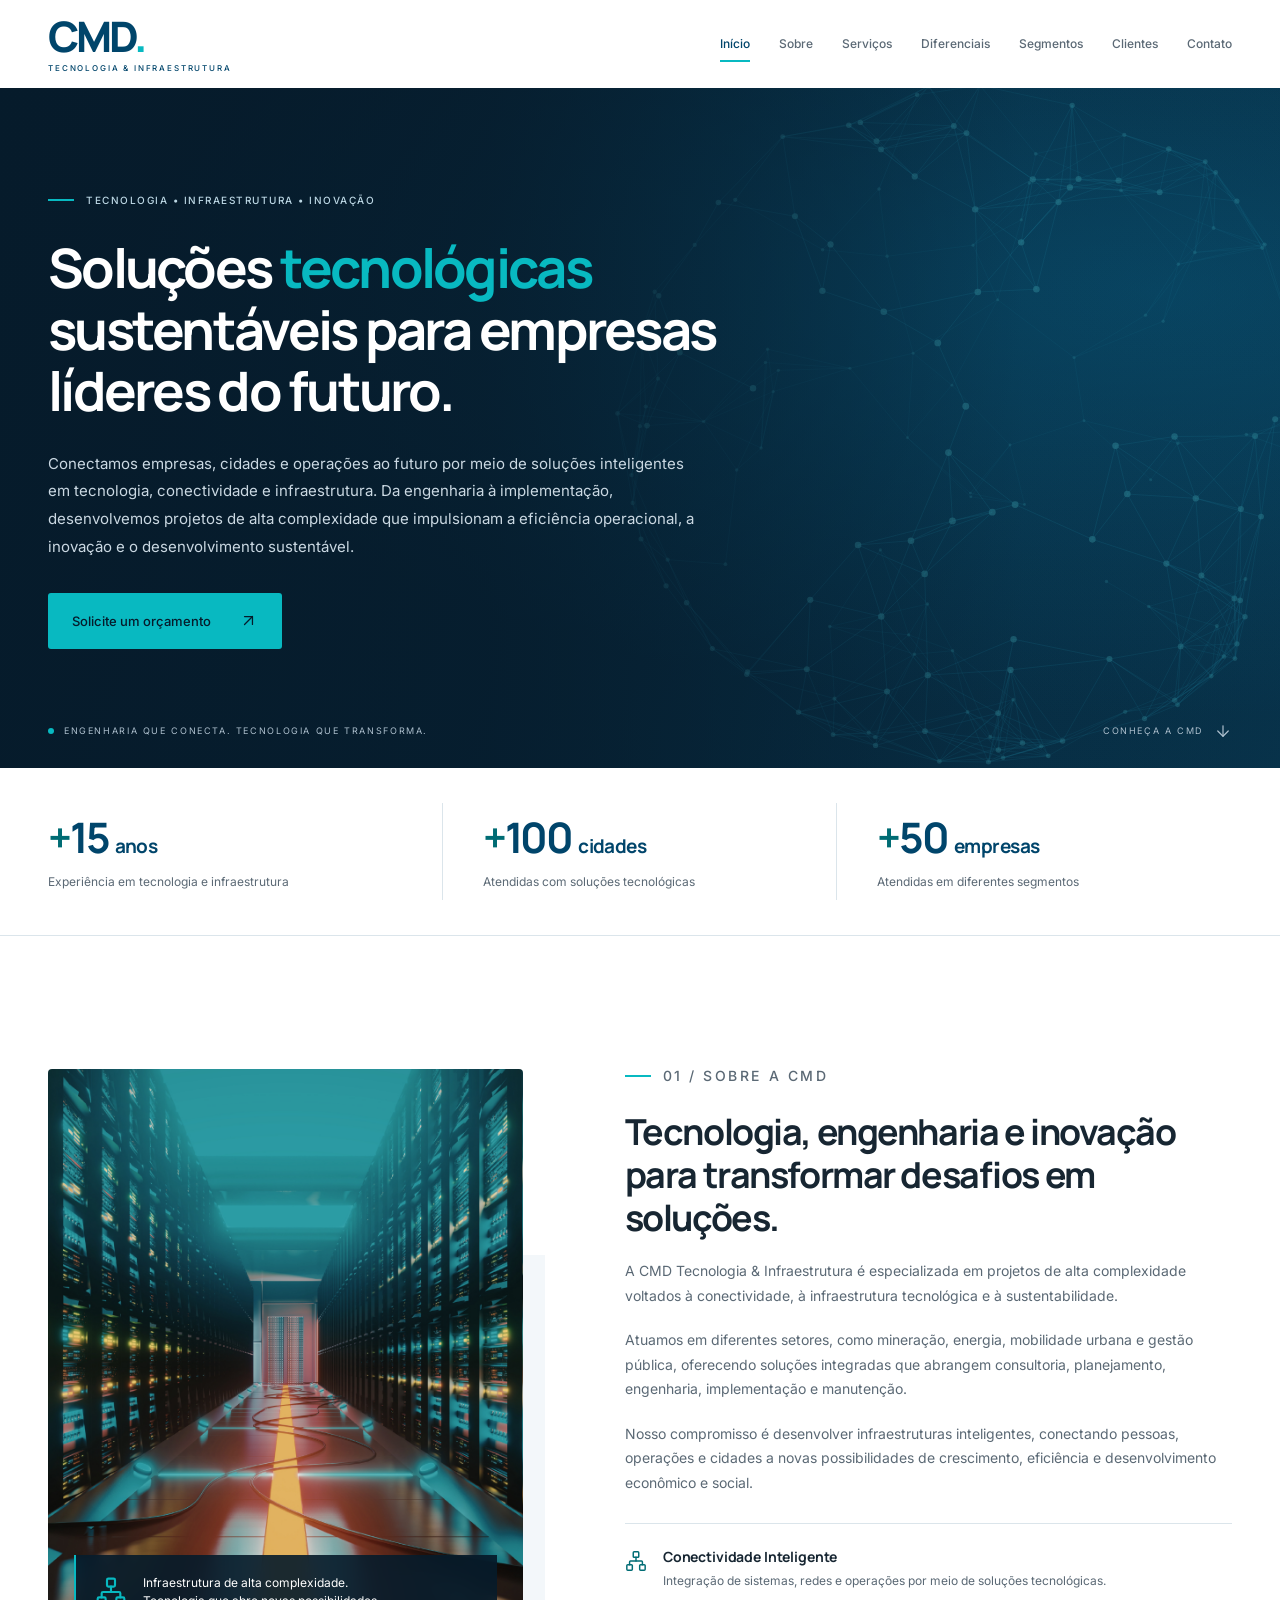
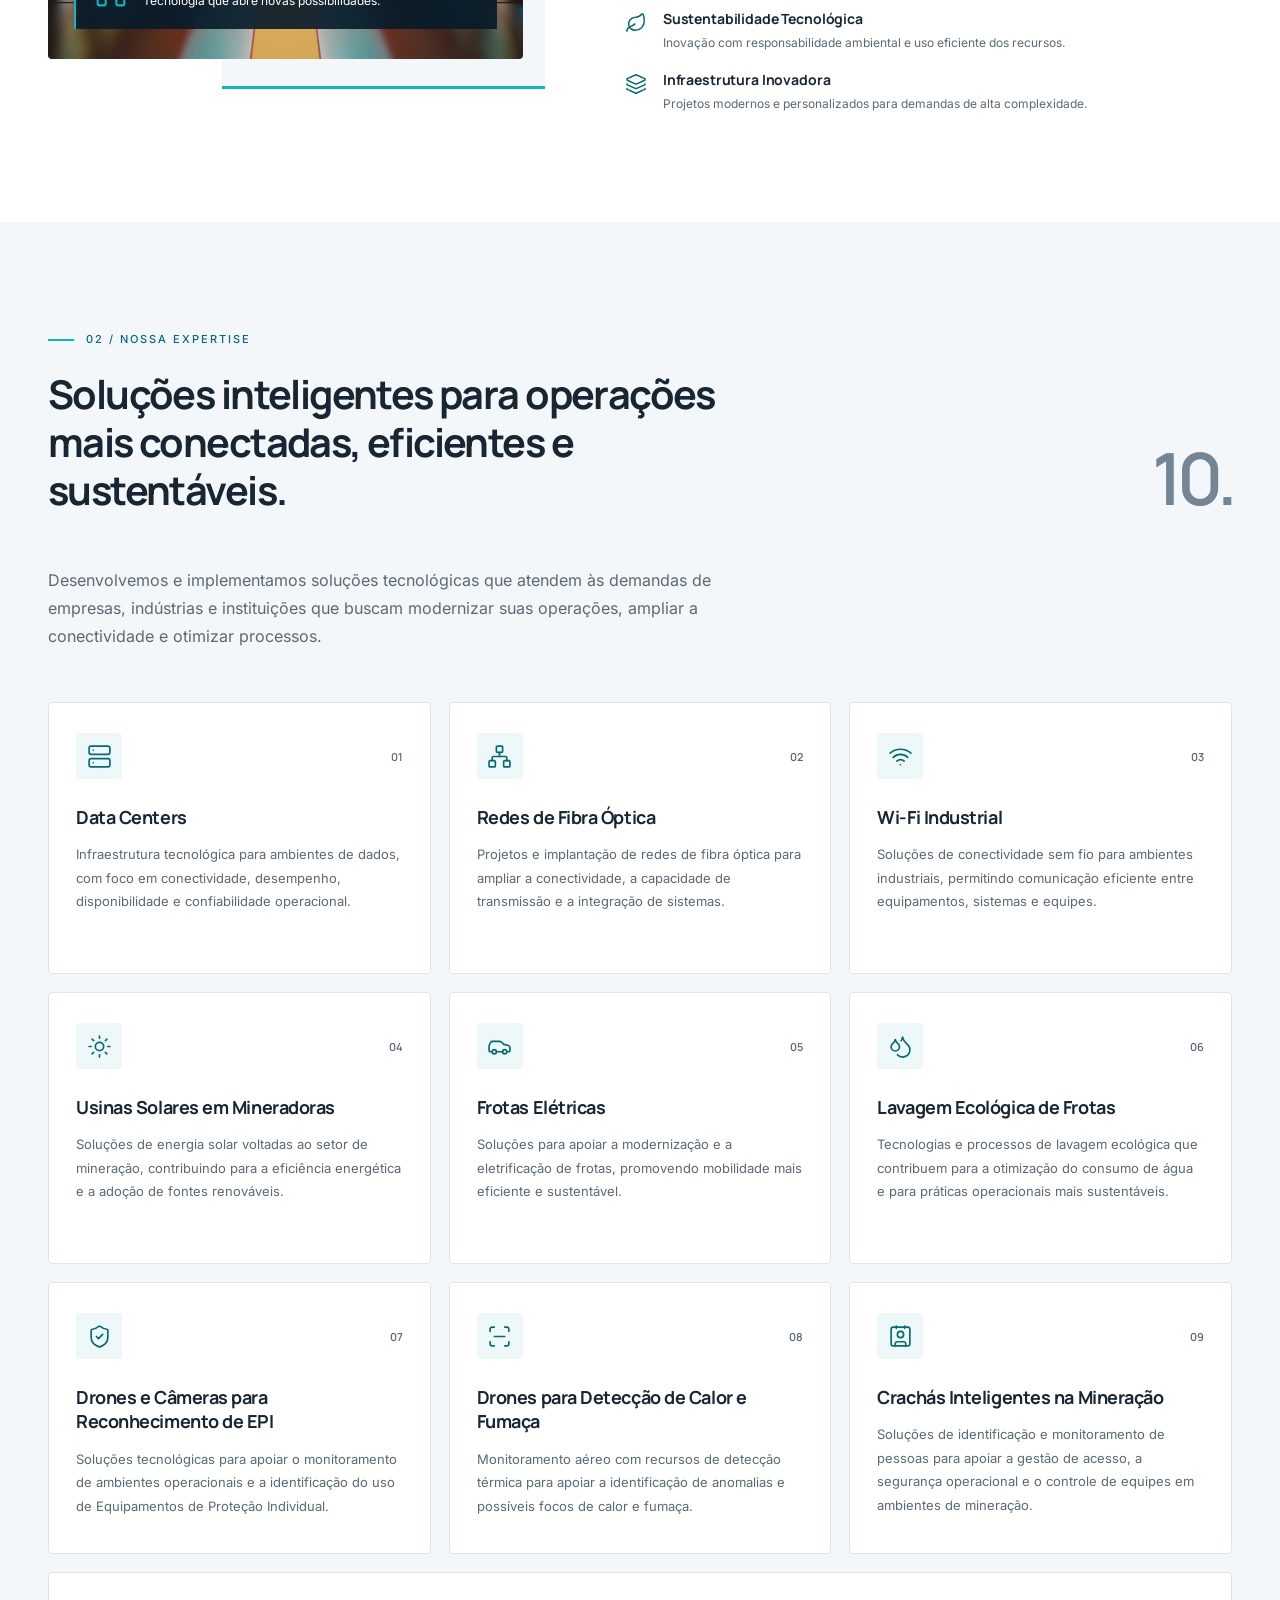
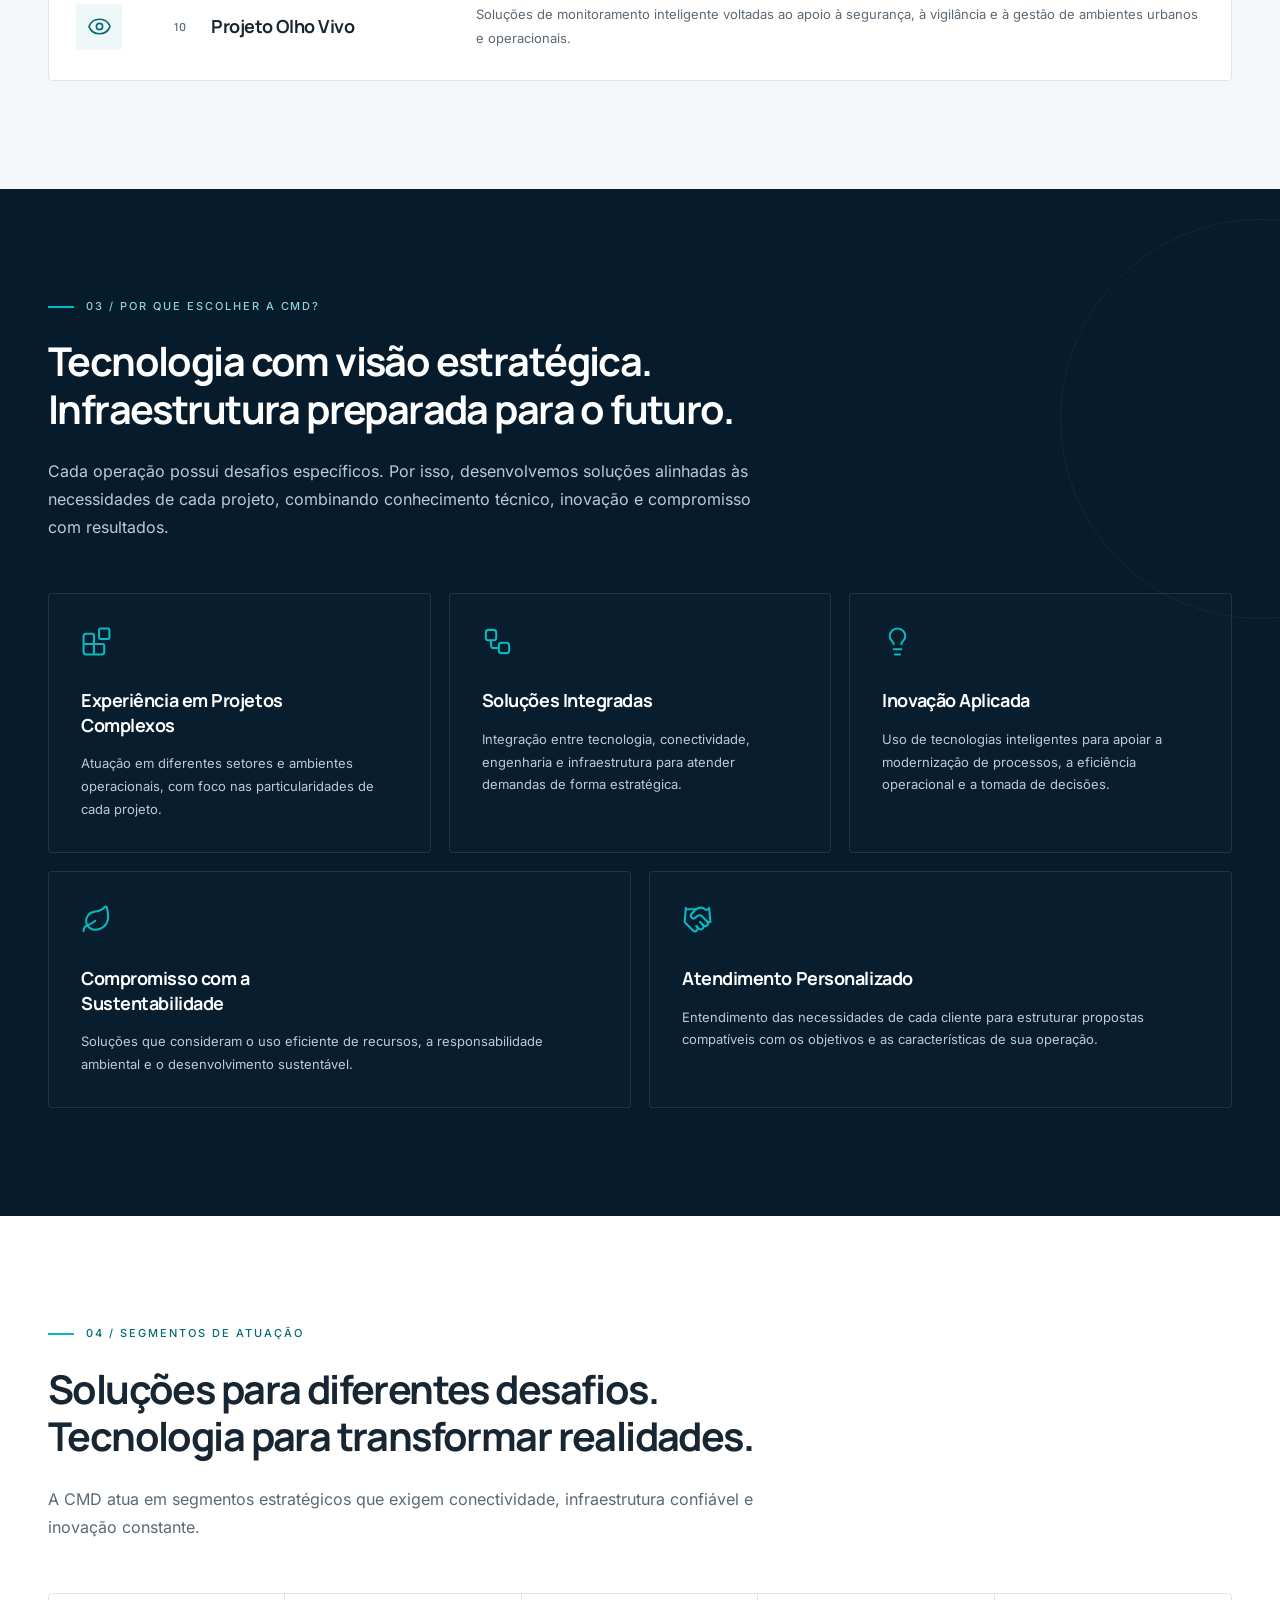
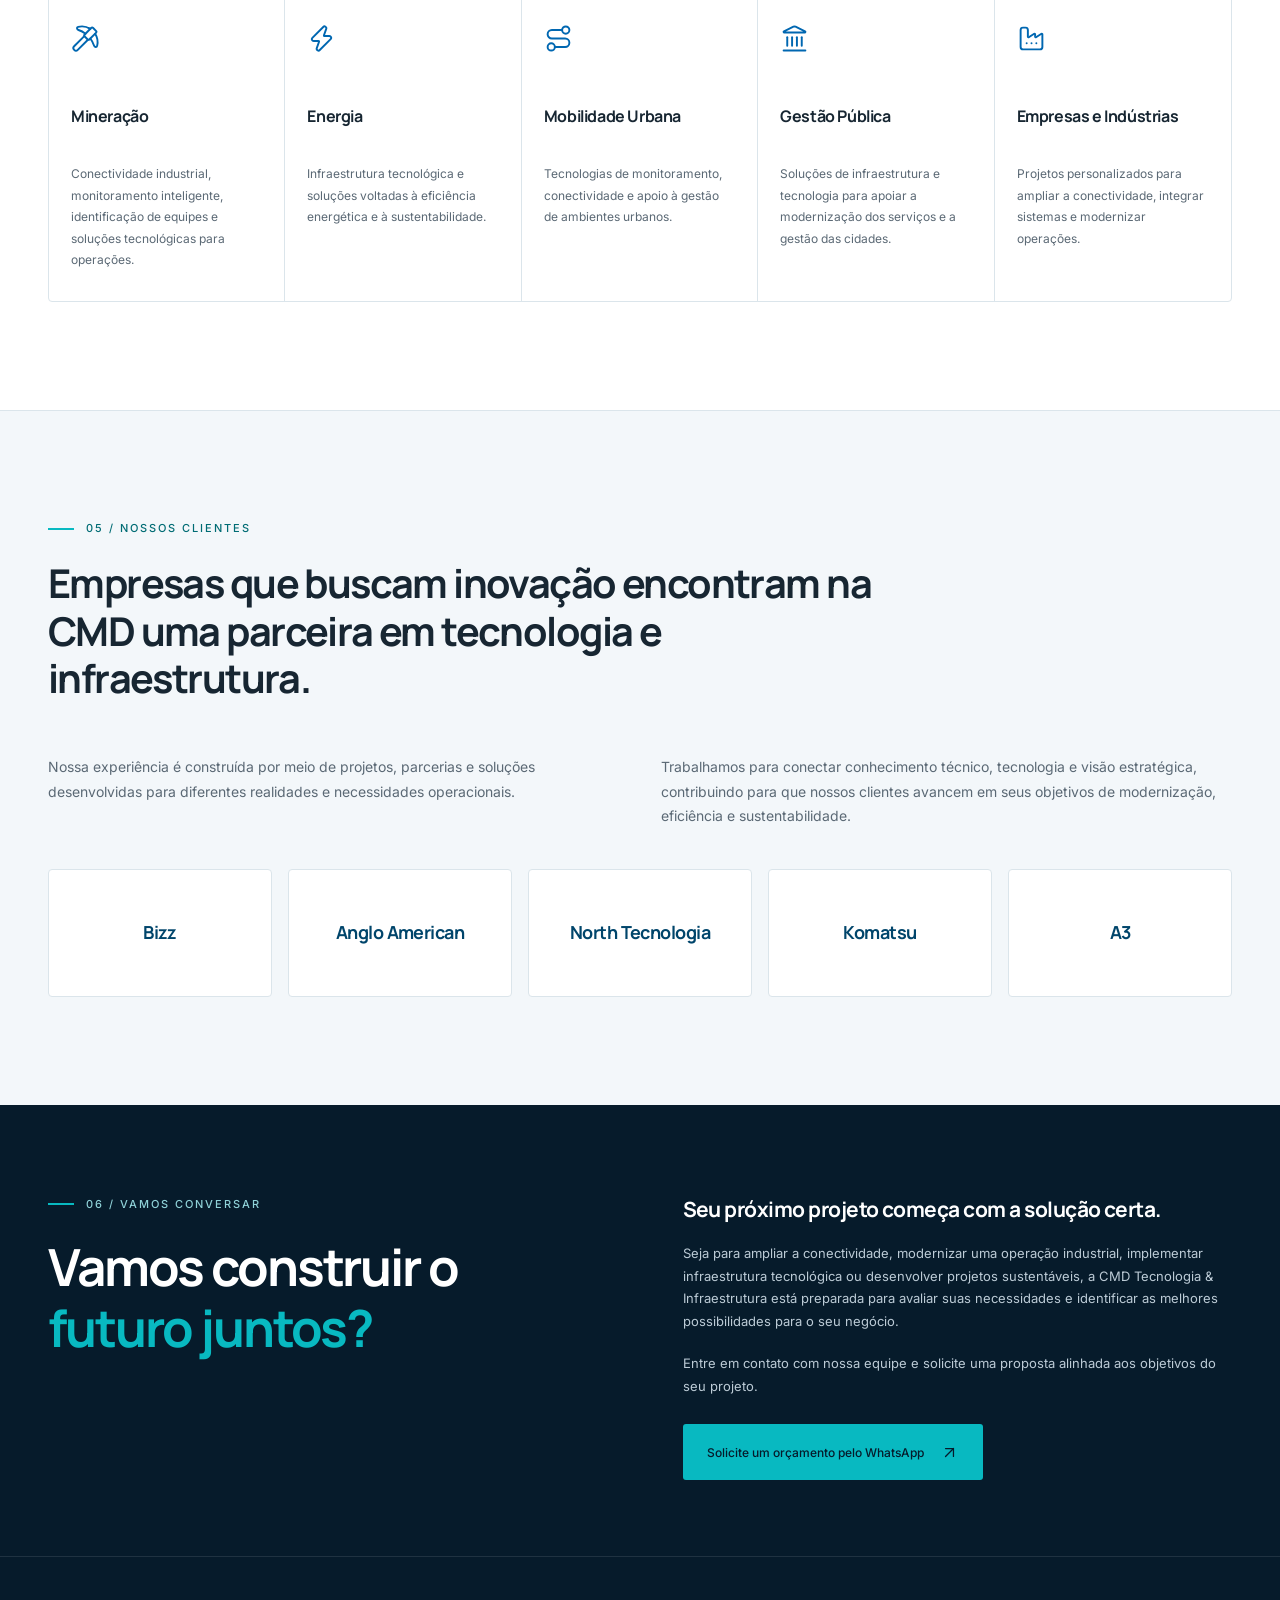
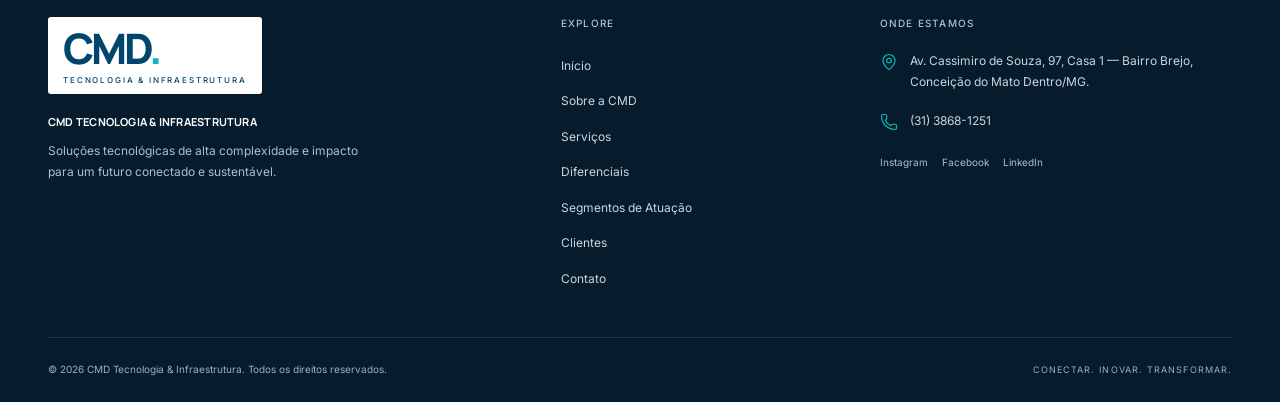
==== index.html @ 0ab5f5c3 "Add CMD institutional website prototype" ====
<!DOCTYPE html>
<html lang="pt-BR">
<head>
  <meta charset="UTF-8">
  <meta name="viewport" content="width=device-width, initial-scale=1">
  <meta name="theme-color" content="#061B2B">
  <title>CMD Tecnologia &amp; Infraestrutura | Conectividade, Inovação e Sustentabilidade</title>
  <meta name="description" content="A CMD Tecnologia &amp; Infraestrutura oferece soluções em data centers, fibra óptica, Wi-Fi industrial, monitoramento inteligente e projetos sustentáveis para empresas e cidades.">
  <meta name="keywords" content="CMD Tecnologia e Infraestrutura, infraestrutura tecnológica, redes de fibra óptica, data centers, Wi-Fi industrial, tecnologia para mineração, conectividade industrial, engenharia de telecomunicações, soluções tecnológicas sustentáveis, infraestrutura inteligente, tecnologia em Conceição do Mato Dentro, soluções de monitoramento inteligente">
  <meta property="og:type" content="website">
  <meta property="og:locale" content="pt_BR">
  <meta property="og:title" content="CMD Tecnologia &amp; Infraestrutura">
  <meta property="og:description" content="Conectividade, engenharia e inovação para um futuro mais eficiente e sustentável.">
  <link rel="icon" href="data:,">
  <link rel="preload" href="assets/fonts/manrope-latin-700-normal.woff2" as="font" type="font/woff2" crossorigin>
  <link rel="preload" href="assets/fonts/inter-latin-400-normal.woff2" as="font" type="font/woff2" crossorigin>
  <link rel="stylesheet" href="style.css">
  <script type="application/ld+json">{"@context": "https://schema.org", "@type": "Organization", "name": "CMD Tecnologia & Infraestrutura", "description": "Soluções tecnológicas de alta complexidade e impacto para um futuro conectado e sustentável.", "telephone": "+55-31-3868-1251", "address": {"@type": "PostalAddress", "streetAddress": "Av. Cassimiro de Souza, 97, Casa 1 — Bairro Brejo", "addressLocality": "Conceição do Mato Dentro", "addressRegion": "MG", "addressCountry": "BR"}}</script>
  <script src="script.js" defer></script>
</head>
<body>
<svg xmlns="http://www.w3.org/2000/svg" width="0" height="0" aria-hidden="true" style="position:absolute;overflow:hidden"><symbol id="icon-arrow-down" viewBox="0 0 24 24">
  <path d="M12 5v14" />
  <path d="m19 12-7 7-7-7" />
</symbol><symbol id="icon-arrow-up" viewBox="0 0 24 24">
  <path d="m5 12 7-7 7 7" />
  <path d="M12 19V5" />
</symbol><symbol id="icon-arrow-up-right" viewBox="0 0 24 24">
  <path d="M7 7h10v10" />
  <path d="M7 17 17 7" />
</symbol><symbol id="icon-blocks" viewBox="0 0 24 24">
  <path d="M10 22V7a1 1 0 0 0-1-1H4a2 2 0 0 0-2 2v12a2 2 0 0 0 2 2h12a2 2 0 0 0 2-2v-5a1 1 0 0 0-1-1H2" />
  <rect x="14" y="2" width="8" height="8" rx="1" />
</symbol><symbol id="icon-car" viewBox="0 0 24 24">
  <path d="M19 17h2c.6 0 1-.4 1-1v-3c0-.9-.7-1.7-1.5-1.9C18.7 10.6 16 10 16 10s-1.3-1.4-2.2-2.3c-.5-.4-1.1-.7-1.8-.7H5c-.6 0-1.1.4-1.4.9l-1.4 2.9A3.7 3.7 0 0 0 2 12v4c0 .6.4 1 1 1h2" />
  <circle cx="7" cy="17" r="2" />
  <path d="M9 17h6" />
  <circle cx="17" cy="17" r="2" />
</symbol><symbol id="icon-contact" viewBox="0 0 24 24">
  <path d="M16 2v2" />
  <path d="M7 21v-2a2 2 0 012-2h6a2 2 0 012 2v2" />
  <path d="M8 2v2" />
  <circle cx="12" cy="10" r="3" />
  <rect x="3" y="3" width="18" height="18" rx="2" />
</symbol><symbol id="icon-droplets" viewBox="0 0 24 24">
  <path d="M7 16.3c2.2 0 4-1.83 4-4.05 0-1.16-.57-2.26-1.71-3.19S7.29 6.75 7 5.3c-.29 1.45-1.14 2.84-2.29 3.76S3 11.1 3 12.25c0 2.22 1.8 4.05 4 4.05z" />
  <path d="M12.56 6.6A10.97 10.97 0 0 0 14 3.02c.5 2.5 2 4.9 4 6.5s3 3.5 3 5.5a6.98 6.98 0 0 1-11.91 4.97" />
</symbol><symbol id="icon-eye" viewBox="0 0 24 24">
  <path d="M2.062 12.348a1 1 0 0 1 0-.696 10.75 10.75 0 0 1 19.876 0 1 1 0 0 1 0 .696 10.75 10.75 0 0 1-19.876 0" />
  <circle cx="12" cy="12" r="3" />
</symbol><symbol id="icon-factory" viewBox="0 0 24 24">
  <path d="M12 16h.01" />
  <path d="M16 16h.01" />
  <path d="M3 19a2 2 0 0 0 2 2h14a2 2 0 0 0 2-2V8.5a.5.5 0 0 0-.769-.422l-4.462 2.844A.5.5 0 0 1 15 10.5v-2a.5.5 0 0 0-.769-.422L9.77 10.922A.5.5 0 0 1 9 10.5V5a2 2 0 0 0-2-2H5a2 2 0 0 0-2 2z" />
  <path d="M8 16h.01" />
</symbol><symbol id="icon-handshake" viewBox="0 0 24 24">
  <path d="m11 17 2 2a1 1 0 1 0 3-3" />
  <path d="m14 14 2.5 2.5a1 1 0 1 0 3-3l-3.88-3.88a3 3 0 0 0-4.24 0l-.88.88a1 1 0 1 1-3-3l2.81-2.81a5.79 5.79 0 0 1 7.06-.87l.47.28a2 2 0 0 0 1.42.25L21 4" />
  <path d="m21 3 1 11h-2" />
  <path d="M3 3 2 14l6.5 6.5a1 1 0 1 0 3-3" />
  <path d="M3 4h8" />
</symbol><symbol id="icon-landmark" viewBox="0 0 24 24">
  <path d="M10 18v-7" />
  <path d="M11.119 2.205a2 2 0 0 1 1.762 0l7.84 3.846A.5.5 0 0 1 20.5 7h-17a.5.5 0 0 1-.22-.949z" />
  <path d="M14 18v-7" />
  <path d="M18 18v-7" />
  <path d="M3 22h18" />
  <path d="M6 18v-7" />
</symbol><symbol id="icon-layers" viewBox="0 0 24 24">
  <path d="M12.83 2.18a2 2 0 0 0-1.66 0L2.6 6.08a1 1 0 0 0 0 1.83l8.58 3.91a2 2 0 0 0 1.66 0l8.58-3.9a1 1 0 0 0 0-1.83z" />
  <path d="M2 12a1 1 0 0 0 .58.91l8.6 3.91a2 2 0 0 0 1.65 0l8.58-3.9A1 1 0 0 0 22 12" />
  <path d="M2 17a1 1 0 0 0 .58.91l8.6 3.91a2 2 0 0 0 1.65 0l8.58-3.9A1 1 0 0 0 22 17" />
</symbol><symbol id="icon-leaf" viewBox="0 0 24 24">
  <path d="M11 20a10 10 0 0010-10 25.9 25.9 0 00-1.04-7.281 1 1 0 00-1.755-.325C15.833 5.5 13 5.5 9.8 6.1A7 7 0 0011 20" />
  <path d="M2 21a5 5 0 012.911-4.544C7.613 15.212 8.351 15.24 11 13" />
</symbol><symbol id="icon-lightbulb" viewBox="0 0 24 24">
  <path d="M15 14c.2-1 .7-1.7 1.5-2.5 1-.9 1.5-2.2 1.5-3.5A6 6 0 0 0 6 8c0 1 .2 2.2 1.5 3.5.7.7 1.3 1.5 1.5 2.5" />
  <path d="M9 18h6" />
  <path d="M10 22h4" />
</symbol><symbol id="icon-map-pin" viewBox="0 0 24 24">
  <path d="M20 10c0 4.993-5.539 10.193-7.399 11.799a1 1 0 0 1-1.202 0C9.539 20.193 4 14.993 4 10a8 8 0 0 1 16 0" />
  <circle cx="12" cy="10" r="3" />
</symbol><symbol id="icon-network" viewBox="0 0 24 24">
  <rect x="16" y="16" width="6" height="6" rx="1" />
  <rect x="2" y="16" width="6" height="6" rx="1" />
  <rect x="9" y="2" width="6" height="6" rx="1" />
  <path d="M5 16v-3a1 1 0 0 1 1-1h12a1 1 0 0 1 1 1v3" />
  <path d="M12 12V8" />
</symbol><symbol id="icon-phone" viewBox="0 0 24 24">
  <path d="M13.832 16.568a1 1 0 0 0 1.213-.303l.355-.465A2 2 0 0 1 17 15h3a2 2 0 0 1 2 2v3a2 2 0 0 1-2 2A18 18 0 0 1 2 4a2 2 0 0 1 2-2h3a2 2 0 0 1 2 2v3a2 2 0 0 1-.8 1.6l-.468.351a1 1 0 0 0-.292 1.233 14 14 0 0 0 6.392 6.384" />
</symbol><symbol id="icon-pickaxe" viewBox="0 0 24 24">
  <path d="m14 13-8.381 8.38a1 1 0 0 1-3.001-3L11 9.999" />
  <path d="M15.973 4.027A13 13 0 0 0 5.902 2.373c-1.398.342-1.092 2.158.277 2.601a19.9 19.9 0 0 1 5.822 3.024" />
  <path d="M16.001 11.999a19.9 19.9 0 0 1 3.024 5.824c.444 1.369 2.26 1.676 2.603.278A13 13 0 0 0 20 8.069" />
  <path d="M18.352 3.352a1.205 1.205 0 0 0-1.704 0l-5.296 5.296a1.205 1.205 0 0 0 0 1.704l2.296 2.296a1.205 1.205 0 0 0 1.704 0l5.296-5.296a1.205 1.205 0 0 0 0-1.704z" />
</symbol><symbol id="icon-route" viewBox="0 0 24 24">
  <circle cx="6" cy="19" r="3" />
  <path d="M9 19h8.5a3.5 3.5 0 0 0 0-7h-11a3.5 3.5 0 0 1 0-7H15" />
  <circle cx="18" cy="5" r="3" />
</symbol><symbol id="icon-scan-line" viewBox="0 0 24 24">
  <path d="M3 7V5a2 2 0 0 1 2-2h2" />
  <path d="M17 3h2a2 2 0 0 1 2 2v2" />
  <path d="M21 17v2a2 2 0 0 1-2 2h-2" />
  <path d="M7 21H5a2 2 0 0 1-2-2v-2" />
  <path d="M7 12h10" />
</symbol><symbol id="icon-server" viewBox="0 0 24 24">
  <rect width="20" height="8" x="2" y="2" rx="2" ry="2" />
  <rect width="20" height="8" x="2" y="14" rx="2" ry="2" />
  <line x1="6" x2="6.01" y1="6" y2="6" />
  <line x1="6" x2="6.01" y1="18" y2="18" />
</symbol><symbol id="icon-shield-check" viewBox="0 0 24 24">
  <path d="M20 13c0 5-3.5 7.5-7.66 8.95a1 1 0 0 1-.67-.01C7.5 20.5 4 18 4 13V6a1 1 0 0 1 1-1c2 0 4.5-1.2 6.24-2.72a1.17 1.17 0 0 1 1.52 0C14.51 3.81 17 5 19 5a1 1 0 0 1 1 1z" />
  <path d="m9 12 2 2 4-4" />
</symbol><symbol id="icon-sun" viewBox="0 0 24 24">
  <circle cx="12" cy="12" r="4" />
  <path d="M12 2v2" />
  <path d="M12 20v2" />
  <path d="m4.93 4.93 1.41 1.41" />
  <path d="m17.66 17.66 1.41 1.41" />
  <path d="M2 12h2" />
  <path d="M20 12h2" />
  <path d="m6.34 17.66-1.41 1.41" />
  <path d="m19.07 4.93-1.41 1.41" />
</symbol><symbol id="icon-wifi" viewBox="0 0 24 24">
  <path d="M12 20h.01" />
  <path d="M2 8.82a15 15 0 0 1 20 0" />
  <path d="M5 12.859a10 10 0 0 1 14 0" />
  <path d="M8.5 16.429a5 5 0 0 1 7 0" />
</symbol><symbol id="icon-workflow" viewBox="0 0 24 24">
  <rect width="8" height="8" x="3" y="3" rx="2" />
  <path d="M7 11v4a2 2 0 0 0 2 2h4" />
  <rect width="8" height="8" x="13" y="13" rx="2" />
</symbol><symbol id="icon-zap" viewBox="0 0 24 24">
  <path d="M15.914 4a1.5 1.5 0 00-2.474-1.561l-9 9A1.5 1.5 0 005.5 14h4.002a.5.5 0 01.471.666L8.086 20a1.5 1.5 0 002.475 1.56l9-9A1.5 1.5 0 0018.5 10h-3.997a.5.5 0 01-.472-.667z" />
</symbol></svg>
<a class="skip-link" href="#conteudo">Pular para o conteúdo</a>
<header class="header" id="header">
  <div class="container header-inner">
    <a class="brand" href="#inicio" aria-label="CMD Tecnologia & Infraestrutura — início" data-brand><span class="brand-text" data-brand-fallback><strong>CMD</strong><small>TECNOLOGIA &amp; INFRAESTRUTURA</small></span></a>
    <button class="menu-toggle" type="button" aria-expanded="false" aria-controls="menu-principal" aria-label="Abrir menu"><span></span><span></span></button>
    <nav class="nav" id="menu-principal" aria-label="Navegação principal"><a href="#inicio" aria-current="location">Início</a><a href="#sobre">Sobre</a><a href="#servicos">Serviços</a><a href="#diferenciais">Diferenciais</a><a href="#segmentos">Segmentos</a><a href="#clientes">Clientes</a><a href="#contato">Contato</a></nav>
  </div>
</header>
<main id="conteudo">
  <!-- 01. Banner principal: apenas uma chamada comercial. -->
  <section class="hero" id="inicio" aria-labelledby="hero-title">
    <div class="hero-network"><svg viewBox="0 0 900 700" fill="none" xmlns="http://www.w3.org/2000/svg" aria-hidden="true"><path d="M436.4 582.9 L449.9 531.2" stroke="#259bb8" stroke-opacity="0.21" stroke-width=".8"/><path d="M436.4 582.9 L349.3 554.3" stroke="#259bb8" stroke-opacity="0.21" stroke-width=".8"/><path d="M436.4 582.9 L491.1 642.3" stroke="#259bb8" stroke-opacity="0.21" stroke-width=".8"/><path d="M436.4 582.9 L354.2 628.6" stroke="#259bb8" stroke-opacity="0.21" stroke-width=".8"/><path d="M436.4 582.9 L475.7 579.3" stroke="#259bb8" stroke-opacity="0.21" stroke-width=".8"/><path d="M436.4 582.9 L389.4 663.6" stroke="#259bb8" stroke-opacity="0.21" stroke-width=".8"/><path d="M436.4 582.9 L396.0 668.3" stroke="#259bb8" stroke-opacity="0.21" stroke-width=".8"/><circle cx="436.4" cy="582.9" r="1.8" fill="#4cc4ce" opacity="0.34"/><path d="M512.6 693.8 L447.3 662.1" stroke="#259bb8" stroke-opacity="0.29" stroke-width=".8"/><path d="M512.6 693.8 L491.1 642.3" stroke="#259bb8" stroke-opacity="0.29" stroke-width=".8"/><path d="M512.6 693.8 L462.1 693.2" stroke="#259bb8" stroke-opacity="0.29" stroke-width=".8"/><path d="M512.6 693.8 L574.2 687.5" stroke="#259bb8" stroke-opacity="0.29" stroke-width=".8"/><path d="M512.6 693.8 L589.0 672.2" stroke="#259bb8" stroke-opacity="0.29" stroke-width=".8"/><path d="M512.6 693.8 L538.2 629.6" stroke="#259bb8" stroke-opacity="0.29" stroke-width=".8"/><path d="M512.6 693.8 L547.7 674.3" stroke="#259bb8" stroke-opacity="0.29" stroke-width=".8"/><path d="M512.6 693.8 L522.6 643.5" stroke="#259bb8" stroke-opacity="0.29" stroke-width=".8"/><path d="M512.6 693.8 L535.4 599.0" stroke="#259bb8" stroke-opacity="0.29" stroke-width=".8"/><path d="M512.6 693.8 L567.0 677.7" stroke="#259bb8" stroke-opacity="0.29" stroke-width=".8"/><circle cx="512.6" cy="693.8" r="2.6" fill="#4cc4ce" opacity="0.46"/><path d="M619.6 464.6 L695.8 489.6" stroke="#259bb8" stroke-opacity="0.37" stroke-width=".8"/><path d="M619.6 464.6 L540.1 428.8" stroke="#259bb8" stroke-opacity="0.37" stroke-width=".8"/><path d="M619.6 464.6 L655.6 418.0" stroke="#259bb8" stroke-opacity="0.37" stroke-width=".8"/><path d="M619.6 464.6 L643.5 368.2" stroke="#259bb8" stroke-opacity="0.37" stroke-width=".8"/><circle cx="619.6" cy="464.6" r="3.4" fill="#4cc4ce" opacity="0.58"/><path d="M765.8 525.4 L695.8 489.6" stroke="#259bb8" stroke-opacity="0.33" stroke-width=".8"/><path d="M765.8 525.4 L768.5 572.1" stroke="#259bb8" stroke-opacity="0.33" stroke-width=".8"/><path d="M765.8 525.4 L766.4 587.4" stroke="#259bb8" stroke-opacity="0.33" stroke-width=".8"/><path d="M765.8 525.4 L742.1 605.4" stroke="#259bb8" stroke-opacity="0.33" stroke-width=".8"/><path d="M765.8 525.4 L710.5 574.8" stroke="#259bb8" stroke-opacity="0.33" stroke-width=".8"/><path d="M765.8 525.4 L793.3 441.2" stroke="#259bb8" stroke-opacity="0.33" stroke-width=".8"/><path d="M765.8 525.4 L772.5 433.4" stroke="#259bb8" stroke-opacity="0.33" stroke-width=".8"/><path d="M765.8 525.4 L731.9 501.8" stroke="#259bb8" stroke-opacity="0.33" stroke-width=".8"/><circle cx="765.8" cy="525.4" r="3.0" fill="#4cc4ce" opacity="0.52"/><path d="M695.8 489.6 L771.7 527.4" stroke="#259bb8" stroke-opacity="0.35" stroke-width=".8"/><path d="M695.8 489.6 L776.7 544.3" stroke="#259bb8" stroke-opacity="0.35" stroke-width=".8"/><path d="M695.8 489.6 L710.5 574.8" stroke="#259bb8" stroke-opacity="0.35" stroke-width=".8"/><path d="M695.8 489.6 L726.1 422.4" stroke="#259bb8" stroke-opacity="0.35" stroke-width=".8"/><path d="M695.8 489.6 L772.5 433.4" stroke="#259bb8" stroke-opacity="0.35" stroke-width=".8"/><path d="M695.8 489.6 L655.6 418.0" stroke="#259bb8" stroke-opacity="0.35" stroke-width=".8"/><path d="M695.8 489.6 L731.9 501.8" stroke="#259bb8" stroke-opacity="0.35" stroke-width=".8"/><circle cx="695.8" cy="489.6" r="3.2" fill="#4cc4ce" opacity="0.56"/><path d="M449.9 531.2 L349.3 554.3" stroke="#259bb8" stroke-opacity="0.20" stroke-width=".8"/><path d="M449.9 531.2 L430.5 562.9" stroke="#259bb8" stroke-opacity="0.20" stroke-width=".8"/><path d="M449.9 531.2 L401.4 475.5" stroke="#259bb8" stroke-opacity="0.20" stroke-width=".8"/><path d="M449.9 531.2 L475.7 579.3" stroke="#259bb8" stroke-opacity="0.20" stroke-width=".8"/><circle cx="449.9" cy="531.2" r="1.7" fill="#4cc4ce" opacity="0.32"/><path d="M264.7 601.0 L228.4 577.1" stroke="#259bb8" stroke-opacity="0.30" stroke-width=".8"/><path d="M264.7 601.0 L201.9 529.8" stroke="#259bb8" stroke-opacity="0.30" stroke-width=".8"/><path d="M264.7 601.0 L329.2 526.8" stroke="#259bb8" stroke-opacity="0.30" stroke-width=".8"/><path d="M264.7 601.0 L317.1 642.6" stroke="#259bb8" stroke-opacity="0.30" stroke-width=".8"/><path d="M264.7 601.0 L325.7 598.3" stroke="#259bb8" stroke-opacity="0.30" stroke-width=".8"/><circle cx="264.7" cy="601.0" r="2.7" fill="#4cc4ce" opacity="0.49"/><path d="M735.9 75.9 L649.1 105.4" stroke="#259bb8" stroke-opacity="0.28" stroke-width=".8"/><path d="M735.9 75.9 L698.3 62.8" stroke="#259bb8" stroke-opacity="0.28" stroke-width=".8"/><path d="M735.9 75.9 L646.6 95.2" stroke="#259bb8" stroke-opacity="0.28" stroke-width=".8"/><path d="M735.9 75.9 L725.1 169.3" stroke="#259bb8" stroke-opacity="0.28" stroke-width=".8"/><path d="M735.9 75.9 L744.4 144.1" stroke="#259bb8" stroke-opacity="0.28" stroke-width=".8"/><path d="M735.9 75.9 L796.9 161.2" stroke="#259bb8" stroke-opacity="0.28" stroke-width=".8"/><path d="M735.9 75.9 L768.4 116.4" stroke="#259bb8" stroke-opacity="0.28" stroke-width=".8"/><path d="M735.9 75.9 L652.5 48.3" stroke="#259bb8" stroke-opacity="0.28" stroke-width=".8"/><path d="M735.9 75.9 L688.9 107.3" stroke="#259bb8" stroke-opacity="0.28" stroke-width=".8"/><circle cx="735.9" cy="75.9" r="2.5" fill="#4cc4ce" opacity="0.44"/><path d="M352.7 665.7 L447.3 662.1" stroke="#259bb8" stroke-opacity="0.28" stroke-width=".8"/><path d="M352.7 665.7 L408.3 621.3" stroke="#259bb8" stroke-opacity="0.28" stroke-width=".8"/><path d="M352.7 665.7 L354.2 628.6" stroke="#259bb8" stroke-opacity="0.28" stroke-width=".8"/><path d="M352.7 665.7 L317.1 642.6" stroke="#259bb8" stroke-opacity="0.28" stroke-width=".8"/><path d="M352.7 665.7 L396.4 676.8" stroke="#259bb8" stroke-opacity="0.28" stroke-width=".8"/><path d="M352.7 665.7 L325.7 598.3" stroke="#259bb8" stroke-opacity="0.28" stroke-width=".8"/><path d="M352.7 665.7 L389.4 663.6" stroke="#259bb8" stroke-opacity="0.28" stroke-width=".8"/><path d="M352.7 665.7 L396.0 668.3" stroke="#259bb8" stroke-opacity="0.28" stroke-width=".8"/><circle cx="352.7" cy="665.7" r="2.5" fill="#4cc4ce" opacity="0.44"/><path d="M475.0 305.9 L534.8 367.5" stroke="#259bb8" stroke-opacity="0.18" stroke-width=".8"/><path d="M475.0 305.9 L522.2 218.0" stroke="#259bb8" stroke-opacity="0.18" stroke-width=".8"/><path d="M475.0 305.9 L435.1 273.0" stroke="#259bb8" stroke-opacity="0.18" stroke-width=".8"/><path d="M475.0 305.9 L429.3 360.0" stroke="#259bb8" stroke-opacity="0.18" stroke-width=".8"/><circle cx="475.0" cy="305.9" r="1.5" fill="#4cc4ce" opacity="0.30"/><path d="M447.3 662.1 L408.3 621.3" stroke="#259bb8" stroke-opacity="0.32" stroke-width=".8"/><path d="M447.3 662.1 L527.8 689.4" stroke="#259bb8" stroke-opacity="0.32" stroke-width=".8"/><path d="M447.3 662.1 L462.1 693.2" stroke="#259bb8" stroke-opacity="0.32" stroke-width=".8"/><path d="M447.3 662.1 L450.2 604.4" stroke="#259bb8" stroke-opacity="0.32" stroke-width=".8"/><path d="M447.3 662.1 L522.9 681.4" stroke="#259bb8" stroke-opacity="0.32" stroke-width=".8"/><path d="M447.3 662.1 L396.4 676.8" stroke="#259bb8" stroke-opacity="0.32" stroke-width=".8"/><path d="M447.3 662.1 L547.7 674.3" stroke="#259bb8" stroke-opacity="0.32" stroke-width=".8"/><path d="M447.3 662.1 L522.6 643.5" stroke="#259bb8" stroke-opacity="0.32" stroke-width=".8"/><circle cx="447.3" cy="662.1" r="2.9" fill="#4cc4ce" opacity="0.51"/><path d="M771.7 527.4 L768.5 572.1" stroke="#259bb8" stroke-opacity="0.32" stroke-width=".8"/><path d="M771.7 527.4 L766.4 587.4" stroke="#259bb8" stroke-opacity="0.32" stroke-width=".8"/><path d="M771.7 527.4 L742.1 605.4" stroke="#259bb8" stroke-opacity="0.32" stroke-width=".8"/><path d="M771.7 527.4 L710.5 574.8" stroke="#259bb8" stroke-opacity="0.32" stroke-width=".8"/><path d="M771.7 527.4 L793.3 441.2" stroke="#259bb8" stroke-opacity="0.32" stroke-width=".8"/><path d="M771.7 527.4 L772.5 433.4" stroke="#259bb8" stroke-opacity="0.32" stroke-width=".8"/><path d="M771.7 527.4 L731.9 501.8" stroke="#259bb8" stroke-opacity="0.32" stroke-width=".8"/><circle cx="771.7" cy="527.4" r="2.9" fill="#4cc4ce" opacity="0.52"/><path d="M649.1 105.4 L708.1 181.5" stroke="#259bb8" stroke-opacity="0.22" stroke-width=".8"/><path d="M649.1 105.4 L746.6 86.9" stroke="#259bb8" stroke-opacity="0.22" stroke-width=".8"/><path d="M649.1 105.4 L725.1 169.3" stroke="#259bb8" stroke-opacity="0.22" stroke-width=".8"/><path d="M649.1 105.4 L744.4 144.1" stroke="#259bb8" stroke-opacity="0.22" stroke-width=".8"/><path d="M649.1 105.4 L561.3 67.7" stroke="#259bb8" stroke-opacity="0.22" stroke-width=".8"/><path d="M649.1 105.4 L652.5 48.3" stroke="#259bb8" stroke-opacity="0.22" stroke-width=".8"/><path d="M649.1 105.4 L573.6 94.4" stroke="#259bb8" stroke-opacity="0.22" stroke-width=".8"/><path d="M649.1 105.4 L554.8 97.8" stroke="#259bb8" stroke-opacity="0.22" stroke-width=".8"/><circle cx="649.1" cy="105.4" r="1.9" fill="#4cc4ce" opacity="0.36"/><path d="M341.7 208.8 L404.9 230.3" stroke="#259bb8" stroke-opacity="0.36" stroke-width=".8"/><path d="M341.7 208.8 L350.1 161.0" stroke="#259bb8" stroke-opacity="0.36" stroke-width=".8"/><path d="M341.7 208.8 L313.5 132.1" stroke="#259bb8" stroke-opacity="0.36" stroke-width=".8"/><circle cx="341.7" cy="208.8" r="3.3" fill="#4cc4ce" opacity="0.57"/><path d="M155.7 251.9 L172.5 299.2" stroke="#259bb8" stroke-opacity="0.25" stroke-width=".8"/><path d="M155.7 251.9 L173.2 213.8" stroke="#259bb8" stroke-opacity="0.25" stroke-width=".8"/><path d="M155.7 251.9 L159.8 327.9" stroke="#259bb8" stroke-opacity="0.25" stroke-width=".8"/><path d="M155.7 251.9 L130.8 335.0" stroke="#259bb8" stroke-opacity="0.25" stroke-width=".8"/><path d="M155.7 251.9 L169.1 209.8" stroke="#259bb8" stroke-opacity="0.25" stroke-width=".8"/><path d="M155.7 251.9 L153.8 348.1" stroke="#259bb8" stroke-opacity="0.25" stroke-width=".8"/><circle cx="155.7" cy="251.9" r="2.2" fill="#4cc4ce" opacity="0.41"/><path d="M653.4 642.2 L574.2 687.5" stroke="#259bb8" stroke-opacity="0.25" stroke-width=".8"/><path d="M653.4 642.2 L704.3 630.1" stroke="#259bb8" stroke-opacity="0.25" stroke-width=".8"/><path d="M653.4 642.2 L589.0 672.2" stroke="#259bb8" stroke-opacity="0.25" stroke-width=".8"/><path d="M653.4 642.2 L742.1 605.4" stroke="#259bb8" stroke-opacity="0.25" stroke-width=".8"/><path d="M653.4 642.2 L707.3 634.9" stroke="#259bb8" stroke-opacity="0.25" stroke-width=".8"/><path d="M653.4 642.2 L567.0 677.7" stroke="#259bb8" stroke-opacity="0.25" stroke-width=".8"/><circle cx="653.4" cy="642.2" r="2.2" fill="#4cc4ce" opacity="0.40"/><path d="M408.3 621.3 L462.1 693.2" stroke="#259bb8" stroke-opacity="0.34" stroke-width=".8"/><path d="M408.3 621.3 L450.2 604.4" stroke="#259bb8" stroke-opacity="0.34" stroke-width=".8"/><path d="M408.3 621.3 L317.1 642.6" stroke="#259bb8" stroke-opacity="0.34" stroke-width=".8"/><path d="M408.3 621.3 L402.3 544.0" stroke="#259bb8" stroke-opacity="0.34" stroke-width=".8"/><path d="M408.3 621.3 L396.4 676.8" stroke="#259bb8" stroke-opacity="0.34" stroke-width=".8"/><path d="M408.3 621.3 L325.7 598.3" stroke="#259bb8" stroke-opacity="0.34" stroke-width=".8"/><circle cx="408.3" cy="621.3" r="3.1" fill="#4cc4ce" opacity="0.53"/><path d="M698.3 62.8 L646.6 95.2" stroke="#259bb8" stroke-opacity="0.31" stroke-width=".8"/><path d="M698.3 62.8 L746.6 86.9" stroke="#259bb8" stroke-opacity="0.31" stroke-width=".8"/><path d="M698.3 62.8 L605.4 93.6" stroke="#259bb8" stroke-opacity="0.31" stroke-width=".8"/><path d="M698.3 62.8 L768.4 116.4" stroke="#259bb8" stroke-opacity="0.31" stroke-width=".8"/><path d="M698.3 62.8 L652.5 48.3" stroke="#259bb8" stroke-opacity="0.31" stroke-width=".8"/><path d="M698.3 62.8 L688.9 107.3" stroke="#259bb8" stroke-opacity="0.31" stroke-width=".8"/><circle cx="698.3" cy="62.8" r="2.8" fill="#4cc4ce" opacity="0.49"/><path d="M349.3 554.3 L430.5 562.9" stroke="#259bb8" stroke-opacity="0.21" stroke-width=".8"/><path d="M349.3 554.3 L354.2 628.6" stroke="#259bb8" stroke-opacity="0.21" stroke-width=".8"/><path d="M349.3 554.3 L401.4 475.5" stroke="#259bb8" stroke-opacity="0.21" stroke-width=".8"/><circle cx="349.3" cy="554.3" r="1.8" fill="#4cc4ce" opacity="0.35"/><path d="M527.8 689.4 L491.1 642.3" stroke="#259bb8" stroke-opacity="0.26" stroke-width=".8"/><path d="M527.8 689.4 L462.1 693.2" stroke="#259bb8" stroke-opacity="0.26" stroke-width=".8"/><path d="M527.8 689.4 L574.2 687.5" stroke="#259bb8" stroke-opacity="0.26" stroke-width=".8"/><path d="M527.8 689.4 L589.0 672.2" stroke="#259bb8" stroke-opacity="0.26" stroke-width=".8"/><path d="M527.8 689.4 L538.2 629.6" stroke="#259bb8" stroke-opacity="0.26" stroke-width=".8"/><path d="M527.8 689.4 L567.0 677.7" stroke="#259bb8" stroke-opacity="0.26" stroke-width=".8"/><circle cx="527.8" cy="689.4" r="2.3" fill="#4cc4ce" opacity="0.43"/><path d="M708.1 181.5 L746.6 86.9" stroke="#259bb8" stroke-opacity="0.21" stroke-width=".8"/><path d="M708.1 181.5 L744.4 144.1" stroke="#259bb8" stroke-opacity="0.21" stroke-width=".8"/><path d="M708.1 181.5 L674.3 233.9" stroke="#259bb8" stroke-opacity="0.21" stroke-width=".8"/><path d="M708.1 181.5 L796.9 161.2" stroke="#259bb8" stroke-opacity="0.21" stroke-width=".8"/><path d="M708.1 181.5 L794.6 164.5" stroke="#259bb8" stroke-opacity="0.21" stroke-width=".8"/><path d="M708.1 181.5 L692.5 240.1" stroke="#259bb8" stroke-opacity="0.21" stroke-width=".8"/><circle cx="708.1" cy="181.5" r="1.8" fill="#4cc4ce" opacity="0.35"/><path d="M491.1 642.3 L462.1 693.2" stroke="#259bb8" stroke-opacity="0.23" stroke-width=".8"/><path d="M491.1 642.3 L574.2 687.5" stroke="#259bb8" stroke-opacity="0.23" stroke-width=".8"/><path d="M491.1 642.3 L430.5 562.9" stroke="#259bb8" stroke-opacity="0.23" stroke-width=".8"/><path d="M491.1 642.3 L514.5 668.0" stroke="#259bb8" stroke-opacity="0.23" stroke-width=".8"/><path d="M491.1 642.3 L475.7 579.3" stroke="#259bb8" stroke-opacity="0.23" stroke-width=".8"/><path d="M491.1 642.3 L538.2 629.6" stroke="#259bb8" stroke-opacity="0.23" stroke-width=".8"/><path d="M491.1 642.3 L389.4 663.6" stroke="#259bb8" stroke-opacity="0.23" stroke-width=".8"/><path d="M491.1 642.3 L567.0 677.7" stroke="#259bb8" stroke-opacity="0.23" stroke-width=".8"/><path d="M491.1 642.3 L396.0 668.3" stroke="#259bb8" stroke-opacity="0.23" stroke-width=".8"/><circle cx="491.1" cy="642.3" r="2.0" fill="#4cc4ce" opacity="0.37"/><path d="M807.8 341.1 L866.2 318.8" stroke="#259bb8" stroke-opacity="0.34" stroke-width=".8"/><path d="M807.8 341.1 L793.3 441.2" stroke="#259bb8" stroke-opacity="0.34" stroke-width=".8"/><path d="M807.8 341.1 L772.5 433.4" stroke="#259bb8" stroke-opacity="0.34" stroke-width=".8"/><circle cx="807.8" cy="341.1" r="3.1" fill="#4cc4ce" opacity="0.53"/><path d="M646.6 95.2 L605.4 93.6" stroke="#259bb8" stroke-opacity="0.34" stroke-width=".8"/><path d="M646.6 95.2 L596.5 102.4" stroke="#259bb8" stroke-opacity="0.34" stroke-width=".8"/><path d="M646.6 95.2 L558.3 94.0" stroke="#259bb8" stroke-opacity="0.34" stroke-width=".8"/><path d="M646.6 95.2 L584.8 117.4" stroke="#259bb8" stroke-opacity="0.34" stroke-width=".8"/><path d="M646.6 95.2 L688.9 107.3" stroke="#259bb8" stroke-opacity="0.34" stroke-width=".8"/><path d="M646.6 95.2 L598.8 17.8" stroke="#259bb8" stroke-opacity="0.34" stroke-width=".8"/><circle cx="646.6" cy="95.2" r="3.1" fill="#4cc4ce" opacity="0.54"/><path d="M155.0 464.3 L201.9 529.8" stroke="#259bb8" stroke-opacity="0.29" stroke-width=".8"/><path d="M155.0 464.3 L145.2 398.5" stroke="#259bb8" stroke-opacity="0.29" stroke-width=".8"/><path d="M155.0 464.3 L182.4 485.5" stroke="#259bb8" stroke-opacity="0.29" stroke-width=".8"/><path d="M155.0 464.3 L180.8 512.5" stroke="#259bb8" stroke-opacity="0.29" stroke-width=".8"/><path d="M155.0 464.3 L146.4 427.3" stroke="#259bb8" stroke-opacity="0.29" stroke-width=".8"/><circle cx="155.0" cy="464.3" r="2.6" fill="#4cc4ce" opacity="0.47"/><path d="M746.6 86.9 L725.1 169.3" stroke="#259bb8" stroke-opacity="0.27" stroke-width=".8"/><path d="M746.6 86.9 L744.4 144.1" stroke="#259bb8" stroke-opacity="0.27" stroke-width=".8"/><path d="M746.6 86.9 L796.9 161.2" stroke="#259bb8" stroke-opacity="0.27" stroke-width=".8"/><path d="M746.6 86.9 L768.4 116.4" stroke="#259bb8" stroke-opacity="0.27" stroke-width=".8"/><path d="M746.6 86.9 L794.6 164.5" stroke="#259bb8" stroke-opacity="0.27" stroke-width=".8"/><path d="M746.6 86.9 L652.5 48.3" stroke="#259bb8" stroke-opacity="0.27" stroke-width=".8"/><path d="M746.6 86.9 L688.9 107.3" stroke="#259bb8" stroke-opacity="0.27" stroke-width=".8"/><circle cx="746.6" cy="86.9" r="2.4" fill="#4cc4ce" opacity="0.43"/><path d="M462.1 693.2 L522.9 681.4" stroke="#259bb8" stroke-opacity="0.28" stroke-width=".8"/><path d="M462.1 693.2 L514.5 668.0" stroke="#259bb8" stroke-opacity="0.28" stroke-width=".8"/><path d="M462.1 693.2 L396.4 676.8" stroke="#259bb8" stroke-opacity="0.28" stroke-width=".8"/><path d="M462.1 693.2 L538.2 629.6" stroke="#259bb8" stroke-opacity="0.28" stroke-width=".8"/><path d="M462.1 693.2 L547.7 674.3" stroke="#259bb8" stroke-opacity="0.28" stroke-width=".8"/><path d="M462.1 693.2 L522.6 643.5" stroke="#259bb8" stroke-opacity="0.28" stroke-width=".8"/><path d="M462.1 693.2 L389.4 663.6" stroke="#259bb8" stroke-opacity="0.28" stroke-width=".8"/><path d="M462.1 693.2 L396.0 668.3" stroke="#259bb8" stroke-opacity="0.28" stroke-width=".8"/><circle cx="462.1" cy="693.2" r="2.5" fill="#4cc4ce" opacity="0.45"/><path d="M534.8 367.5 L611.0 342.5" stroke="#259bb8" stroke-opacity="0.18" stroke-width=".8"/><path d="M534.8 367.5 L494.5 420.9" stroke="#259bb8" stroke-opacity="0.18" stroke-width=".8"/><path d="M534.8 367.5 L549.8 428.8" stroke="#259bb8" stroke-opacity="0.18" stroke-width=".8"/><path d="M534.8 367.5 L494.0 417.0" stroke="#259bb8" stroke-opacity="0.18" stroke-width=".8"/><circle cx="534.8" cy="367.5" r="1.5" fill="#4cc4ce" opacity="0.30"/><path d="M516.6 436.7 L475.6 445.7" stroke="#259bb8" stroke-opacity="0.38" stroke-width=".8"/><path d="M516.6 436.7 L471.5 375.3" stroke="#259bb8" stroke-opacity="0.38" stroke-width=".8"/><path d="M516.6 436.7 L432.9 466.0" stroke="#259bb8" stroke-opacity="0.38" stroke-width=".8"/><path d="M516.6 436.7 L447.0 500.2" stroke="#259bb8" stroke-opacity="0.38" stroke-width=".8"/><circle cx="516.6" cy="436.7" r="3.5" fill="#4cc4ce" opacity="0.59"/><path d="M475.6 445.7 L471.5 375.3" stroke="#259bb8" stroke-opacity="0.38" stroke-width=".8"/><path d="M475.6 445.7 L540.1 428.8" stroke="#259bb8" stroke-opacity="0.38" stroke-width=".8"/><path d="M475.6 445.7 L378.4 470.5" stroke="#259bb8" stroke-opacity="0.38" stroke-width=".8"/><path d="M475.6 445.7 L432.9 466.0" stroke="#259bb8" stroke-opacity="0.38" stroke-width=".8"/><path d="M475.6 445.7 L447.0 500.2" stroke="#259bb8" stroke-opacity="0.38" stroke-width=".8"/><circle cx="475.6" cy="445.7" r="3.5" fill="#4cc4ce" opacity="0.59"/><path d="M285.3 268.9 L370.1 288.5" stroke="#259bb8" stroke-opacity="0.20" stroke-width=".8"/><path d="M285.3 268.9 L291.1 312.5" stroke="#259bb8" stroke-opacity="0.20" stroke-width=".8"/><path d="M285.3 268.9 L278.6 370.6" stroke="#259bb8" stroke-opacity="0.20" stroke-width=".8"/><path d="M285.3 268.9 L219.5 343.3" stroke="#259bb8" stroke-opacity="0.20" stroke-width=".8"/><circle cx="285.3" cy="268.9" r="1.7" fill="#4cc4ce" opacity="0.33"/><path d="M600.8 277.5 L522.2 218.0" stroke="#259bb8" stroke-opacity="0.19" stroke-width=".8"/><path d="M600.8 277.5 L611.0 342.5" stroke="#259bb8" stroke-opacity="0.19" stroke-width=".8"/><path d="M600.8 277.5 L674.3 233.9" stroke="#259bb8" stroke-opacity="0.19" stroke-width=".8"/><path d="M600.8 277.5 L692.5 240.1" stroke="#259bb8" stroke-opacity="0.19" stroke-width=".8"/><circle cx="600.8" cy="277.5" r="1.6" fill="#4cc4ce" opacity="0.31"/><path d="M228.4 577.1 L201.9 529.8" stroke="#259bb8" stroke-opacity="0.29" stroke-width=".8"/><path d="M228.4 577.1 L182.4 485.5" stroke="#259bb8" stroke-opacity="0.29" stroke-width=".8"/><path d="M228.4 577.1 L263.8 603.6" stroke="#259bb8" stroke-opacity="0.29" stroke-width=".8"/><path d="M228.4 577.1 L180.8 512.5" stroke="#259bb8" stroke-opacity="0.29" stroke-width=".8"/><path d="M228.4 577.1 L325.7 598.3" stroke="#259bb8" stroke-opacity="0.29" stroke-width=".8"/><circle cx="228.4" cy="577.1" r="2.6" fill="#4cc4ce" opacity="0.47"/><path d="M499.0 124.9 L562.0 207.1" stroke="#259bb8" stroke-opacity="0.36" stroke-width=".8"/><path d="M499.0 124.9 L596.5 102.4" stroke="#259bb8" stroke-opacity="0.36" stroke-width=".8"/><path d="M499.0 124.9 L501.7 210.0" stroke="#259bb8" stroke-opacity="0.36" stroke-width=".8"/><path d="M499.0 124.9 L477.0 39.0" stroke="#259bb8" stroke-opacity="0.36" stroke-width=".8"/><path d="M499.0 124.9 L546.3 158.9" stroke="#259bb8" stroke-opacity="0.36" stroke-width=".8"/><path d="M499.0 124.9 L558.3 94.0" stroke="#259bb8" stroke-opacity="0.36" stroke-width=".8"/><path d="M499.0 124.9 L584.8 117.4" stroke="#259bb8" stroke-opacity="0.36" stroke-width=".8"/><path d="M499.0 124.9 L436.8 91.0" stroke="#259bb8" stroke-opacity="0.36" stroke-width=".8"/><path d="M499.0 124.9 L490.1 46.4" stroke="#259bb8" stroke-opacity="0.36" stroke-width=".8"/><circle cx="499.0" cy="124.9" r="3.3" fill="#4cc4ce" opacity="0.57"/><path d="M172.5 299.2 L145.2 398.5" stroke="#259bb8" stroke-opacity="0.24" stroke-width=".8"/><path d="M172.5 299.2 L130.8 335.0" stroke="#259bb8" stroke-opacity="0.24" stroke-width=".8"/><path d="M172.5 299.2 L169.1 209.8" stroke="#259bb8" stroke-opacity="0.24" stroke-width=".8"/><path d="M172.5 299.2 L153.8 348.1" stroke="#259bb8" stroke-opacity="0.24" stroke-width=".8"/><path d="M172.5 299.2 L219.5 343.3" stroke="#259bb8" stroke-opacity="0.24" stroke-width=".8"/><circle cx="172.5" cy="299.2" r="2.1" fill="#4cc4ce" opacity="0.38"/><path d="M725.1 169.3 L674.3 233.9" stroke="#259bb8" stroke-opacity="0.22" stroke-width=".8"/><path d="M725.1 169.3 L796.9 161.2" stroke="#259bb8" stroke-opacity="0.22" stroke-width=".8"/><path d="M725.1 169.3 L794.6 164.5" stroke="#259bb8" stroke-opacity="0.22" stroke-width=".8"/><path d="M725.1 169.3 L692.5 240.1" stroke="#259bb8" stroke-opacity="0.22" stroke-width=".8"/><circle cx="725.1" cy="169.3" r="1.9" fill="#4cc4ce" opacity="0.36"/><path d="M380.8 35.4 L439.2 7.0" stroke="#259bb8" stroke-opacity="0.31" stroke-width=".8"/><path d="M380.8 35.4 L300.8 50.1" stroke="#259bb8" stroke-opacity="0.31" stroke-width=".8"/><path d="M380.8 35.4 L477.0 39.0" stroke="#259bb8" stroke-opacity="0.31" stroke-width=".8"/><path d="M380.8 35.4 L451.1 -1.9" stroke="#259bb8" stroke-opacity="0.31" stroke-width=".8"/><path d="M380.8 35.4 L436.8 91.0" stroke="#259bb8" stroke-opacity="0.31" stroke-width=".8"/><path d="M380.8 35.4 L402.1 63.2" stroke="#259bb8" stroke-opacity="0.31" stroke-width=".8"/><circle cx="380.8" cy="35.4" r="2.8" fill="#4cc4ce" opacity="0.50"/><path d="M173.2 213.8 L194.9 272.3" stroke="#259bb8" stroke-opacity="0.31" stroke-width=".8"/><path d="M173.2 213.8 L210.3 161.5" stroke="#259bb8" stroke-opacity="0.31" stroke-width=".8"/><circle cx="173.2" cy="213.8" r="2.8" fill="#4cc4ce" opacity="0.49"/><path d="M201.9 529.8 L182.4 485.5" stroke="#259bb8" stroke-opacity="0.31" stroke-width=".8"/><path d="M201.9 529.8 L263.8 603.6" stroke="#259bb8" stroke-opacity="0.31" stroke-width=".8"/><circle cx="201.9" cy="529.8" r="2.8" fill="#4cc4ce" opacity="0.49"/><path d="M574.2 687.5 L522.9 681.4" stroke="#259bb8" stroke-opacity="0.28" stroke-width=".8"/><path d="M574.2 687.5 L514.5 668.0" stroke="#259bb8" stroke-opacity="0.28" stroke-width=".8"/><path d="M574.2 687.5 L538.2 629.6" stroke="#259bb8" stroke-opacity="0.28" stroke-width=".8"/><path d="M574.2 687.5 L522.6 643.5" stroke="#259bb8" stroke-opacity="0.28" stroke-width=".8"/><path d="M574.2 687.5 L535.4 599.0" stroke="#259bb8" stroke-opacity="0.28" stroke-width=".8"/><circle cx="574.2" cy="687.5" r="2.5" fill="#4cc4ce" opacity="0.46"/><path d="M430.5 562.9 L354.2 628.6" stroke="#259bb8" stroke-opacity="0.20" stroke-width=".8"/><path d="M430.5 562.9 L401.4 475.5" stroke="#259bb8" stroke-opacity="0.20" stroke-width=".8"/><path d="M430.5 562.9 L475.7 579.3" stroke="#259bb8" stroke-opacity="0.20" stroke-width=".8"/><circle cx="430.5" cy="562.9" r="1.7" fill="#4cc4ce" opacity="0.34"/><path d="M145.2 398.5 L182.4 485.5" stroke="#259bb8" stroke-opacity="0.26" stroke-width=".8"/><path d="M145.2 398.5 L159.8 327.9" stroke="#259bb8" stroke-opacity="0.26" stroke-width=".8"/><path d="M145.2 398.5 L130.8 335.0" stroke="#259bb8" stroke-opacity="0.26" stroke-width=".8"/><path d="M145.2 398.5 L153.8 348.1" stroke="#259bb8" stroke-opacity="0.26" stroke-width=".8"/><path d="M145.2 398.5 L161.2 347.5" stroke="#259bb8" stroke-opacity="0.26" stroke-width=".8"/><path d="M145.2 398.5 L219.5 343.3" stroke="#259bb8" stroke-opacity="0.26" stroke-width=".8"/><circle cx="145.2" cy="398.5" r="2.3" fill="#4cc4ce" opacity="0.41"/><path d="M194.9 272.3 L270.3 309.1" stroke="#259bb8" stroke-opacity="0.33" stroke-width=".8"/><path d="M194.9 272.3 L130.8 335.0" stroke="#259bb8" stroke-opacity="0.33" stroke-width=".8"/><path d="M194.9 272.3 L161.2 347.5" stroke="#259bb8" stroke-opacity="0.33" stroke-width=".8"/><circle cx="194.9" cy="272.3" r="3.0" fill="#4cc4ce" opacity="0.53"/><path d="M562.0 207.1 L501.7 210.0" stroke="#259bb8" stroke-opacity="0.37" stroke-width=".8"/><path d="M562.0 207.1 L546.3 158.9" stroke="#259bb8" stroke-opacity="0.37" stroke-width=".8"/><path d="M562.0 207.1 L584.8 117.4" stroke="#259bb8" stroke-opacity="0.37" stroke-width=".8"/><circle cx="562.0" cy="207.1" r="3.4" fill="#4cc4ce" opacity="0.59"/><path d="M404.9 230.3 L460.5 262.4" stroke="#259bb8" stroke-opacity="0.37" stroke-width=".8"/><path d="M404.9 230.3 L501.7 210.0" stroke="#259bb8" stroke-opacity="0.37" stroke-width=".8"/><path d="M404.9 230.3 L350.1 161.0" stroke="#259bb8" stroke-opacity="0.37" stroke-width=".8"/><circle cx="404.9" cy="230.3" r="3.4" fill="#4cc4ce" opacity="0.59"/><path d="M747.8 553.9 L704.3 630.1" stroke="#259bb8" stroke-opacity="0.24" stroke-width=".8"/><path d="M747.8 553.9 L766.4 587.4" stroke="#259bb8" stroke-opacity="0.24" stroke-width=".8"/><path d="M747.8 553.9 L742.1 605.4" stroke="#259bb8" stroke-opacity="0.24" stroke-width=".8"/><path d="M747.8 553.9 L777.2 505.4" stroke="#259bb8" stroke-opacity="0.24" stroke-width=".8"/><path d="M747.8 553.9 L707.3 634.9" stroke="#259bb8" stroke-opacity="0.24" stroke-width=".8"/><path d="M747.8 553.9 L677.6 533.7" stroke="#259bb8" stroke-opacity="0.24" stroke-width=".8"/><path d="M747.8 553.9 L755.1 585.2" stroke="#259bb8" stroke-opacity="0.24" stroke-width=".8"/><circle cx="747.8" cy="553.9" r="2.1" fill="#4cc4ce" opacity="0.38"/><path d="M439.2 7.0 L400.0 103.9" stroke="#259bb8" stroke-opacity="0.26" stroke-width=".8"/><path d="M439.2 7.0 L368.9 38.4" stroke="#259bb8" stroke-opacity="0.26" stroke-width=".8"/><path d="M439.2 7.0 L504.0 -2.6" stroke="#259bb8" stroke-opacity="0.26" stroke-width=".8"/><circle cx="439.2" cy="7.0" r="2.3" fill="#4cc4ce" opacity="0.42"/><path d="M471.5 375.3 L540.1 428.8" stroke="#259bb8" stroke-opacity="0.38" stroke-width=".8"/><path d="M471.5 375.3 L489.3 327.6" stroke="#259bb8" stroke-opacity="0.38" stroke-width=".8"/><path d="M471.5 375.3 L432.9 466.0" stroke="#259bb8" stroke-opacity="0.38" stroke-width=".8"/><circle cx="471.5" cy="375.3" r="3.5" fill="#4cc4ce" opacity="0.60"/><path d="M370.1 288.5 L435.1 273.0" stroke="#259bb8" stroke-opacity="0.19" stroke-width=".8"/><path d="M370.1 288.5 L291.1 312.5" stroke="#259bb8" stroke-opacity="0.19" stroke-width=".8"/><path d="M370.1 288.5 L283.0 282.5" stroke="#259bb8" stroke-opacity="0.19" stroke-width=".8"/><path d="M370.1 288.5 L296.4 290.6" stroke="#259bb8" stroke-opacity="0.19" stroke-width=".8"/><path d="M370.1 288.5 L429.3 360.0" stroke="#259bb8" stroke-opacity="0.19" stroke-width=".8"/><circle cx="370.1" cy="288.5" r="1.6" fill="#4cc4ce" opacity="0.31"/><path d="M354.2 628.6 L317.1 642.6" stroke="#259bb8" stroke-opacity="0.24" stroke-width=".8"/><path d="M354.2 628.6 L263.8 603.6" stroke="#259bb8" stroke-opacity="0.24" stroke-width=".8"/><path d="M354.2 628.6 L396.4 676.8" stroke="#259bb8" stroke-opacity="0.24" stroke-width=".8"/><path d="M354.2 628.6 L389.4 663.6" stroke="#259bb8" stroke-opacity="0.24" stroke-width=".8"/><path d="M354.2 628.6 L396.0 668.3" stroke="#259bb8" stroke-opacity="0.24" stroke-width=".8"/><circle cx="354.2" cy="628.6" r="2.1" fill="#4cc4ce" opacity="0.38"/><path d="M460.5 262.4 L501.7 210.0" stroke="#259bb8" stroke-opacity="0.38" stroke-width=".8"/><path d="M460.5 262.4 L489.3 327.6" stroke="#259bb8" stroke-opacity="0.38" stroke-width=".8"/><circle cx="460.5" cy="262.4" r="3.5" fill="#4cc4ce" opacity="0.59"/><path d="M522.2 218.0 L435.1 273.0" stroke="#259bb8" stroke-opacity="0.19" stroke-width=".8"/><path d="M522.2 218.0 L496.8 161.8" stroke="#259bb8" stroke-opacity="0.19" stroke-width=".8"/><path d="M522.2 218.0 L546.5 135.7" stroke="#259bb8" stroke-opacity="0.19" stroke-width=".8"/><circle cx="522.2" cy="218.0" r="1.6" fill="#4cc4ce" opacity="0.31"/><path d="M435.1 273.0 L408.3 173.2" stroke="#259bb8" stroke-opacity="0.18" stroke-width=".8"/><path d="M435.1 273.0 L429.3 360.0" stroke="#259bb8" stroke-opacity="0.18" stroke-width=".8"/><circle cx="435.1" cy="273.0" r="1.5" fill="#4cc4ce" opacity="0.31"/><path d="M866.2 318.8 L846.8 381.2" stroke="#259bb8" stroke-opacity="0.29" stroke-width=".8"/><path d="M866.2 318.8 L824.1 250.1" stroke="#259bb8" stroke-opacity="0.29" stroke-width=".8"/><path d="M866.2 318.8 L853.7 351.2" stroke="#259bb8" stroke-opacity="0.29" stroke-width=".8"/><path d="M866.2 318.8 L787.1 358.3" stroke="#259bb8" stroke-opacity="0.29" stroke-width=".8"/><circle cx="866.2" cy="318.8" r="2.6" fill="#4cc4ce" opacity="0.47"/><path d="M776.7 544.3 L766.4 587.4" stroke="#259bb8" stroke-opacity="0.31" stroke-width=".8"/><path d="M776.7 544.3 L742.1 605.4" stroke="#259bb8" stroke-opacity="0.31" stroke-width=".8"/><path d="M776.7 544.3 L710.5 574.8" stroke="#259bb8" stroke-opacity="0.31" stroke-width=".8"/><path d="M776.7 544.3 L793.3 441.2" stroke="#259bb8" stroke-opacity="0.31" stroke-width=".8"/><path d="M776.7 544.3 L731.9 501.8" stroke="#259bb8" stroke-opacity="0.31" stroke-width=".8"/><path d="M776.7 544.3 L755.1 585.2" stroke="#259bb8" stroke-opacity="0.31" stroke-width=".8"/><circle cx="776.7" cy="544.3" r="2.8" fill="#4cc4ce" opacity="0.50"/><path d="M707.7 365.7 L611.0 342.5" stroke="#259bb8" stroke-opacity="0.20" stroke-width=".8"/><path d="M707.7 365.7 L679.7 403.3" stroke="#259bb8" stroke-opacity="0.20" stroke-width=".8"/><path d="M707.7 365.7 L778.1 356.8" stroke="#259bb8" stroke-opacity="0.20" stroke-width=".8"/><circle cx="707.7" cy="365.7" r="1.7" fill="#4cc4ce" opacity="0.33"/><path d="M744.4 144.1 L796.9 161.2" stroke="#259bb8" stroke-opacity="0.23" stroke-width=".8"/><path d="M744.4 144.1 L794.6 164.5" stroke="#259bb8" stroke-opacity="0.23" stroke-width=".8"/><circle cx="744.4" cy="144.1" r="2.0" fill="#4cc4ce" opacity="0.38"/><path d="M234.6 117.9 L300.8 50.1" stroke="#259bb8" stroke-opacity="0.31" stroke-width=".8"/><path d="M234.6 117.9 L210.3 161.5" stroke="#259bb8" stroke-opacity="0.31" stroke-width=".8"/><path d="M234.6 117.9 L313.5 132.1" stroke="#259bb8" stroke-opacity="0.31" stroke-width=".8"/><circle cx="234.6" cy="117.9" r="2.8" fill="#4cc4ce" opacity="0.49"/><path d="M768.5 572.1 L704.3 630.1" stroke="#259bb8" stroke-opacity="0.30" stroke-width=".8"/><path d="M768.5 572.1 L742.1 605.4" stroke="#259bb8" stroke-opacity="0.30" stroke-width=".8"/><path d="M768.5 572.1 L710.5 574.8" stroke="#259bb8" stroke-opacity="0.30" stroke-width=".8"/><path d="M768.5 572.1 L731.9 501.8" stroke="#259bb8" stroke-opacity="0.30" stroke-width=".8"/><path d="M768.5 572.1 L707.3 634.9" stroke="#259bb8" stroke-opacity="0.30" stroke-width=".8"/><circle cx="768.5" cy="572.1" r="2.7" fill="#4cc4ce" opacity="0.48"/><path d="M673.3 649.1 L704.3 630.1" stroke="#259bb8" stroke-opacity="0.30" stroke-width=".8"/><path d="M673.3 649.1 L589.0 672.2" stroke="#259bb8" stroke-opacity="0.30" stroke-width=".8"/><path d="M673.3 649.1 L742.1 605.4" stroke="#259bb8" stroke-opacity="0.30" stroke-width=".8"/><path d="M673.3 649.1 L710.5 574.8" stroke="#259bb8" stroke-opacity="0.30" stroke-width=".8"/><path d="M673.3 649.1 L637.2 587.8" stroke="#259bb8" stroke-opacity="0.30" stroke-width=".8"/><path d="M673.3 649.1 L707.3 634.9" stroke="#259bb8" stroke-opacity="0.30" stroke-width=".8"/><path d="M673.3 649.1 L755.1 585.2" stroke="#259bb8" stroke-opacity="0.30" stroke-width=".8"/><circle cx="673.3" cy="649.1" r="2.7" fill="#4cc4ce" opacity="0.47"/><path d="M182.4 485.5 L241.9 490.2" stroke="#259bb8" stroke-opacity="0.25" stroke-width=".8"/><path d="M182.4 485.5 L146.4 427.3" stroke="#259bb8" stroke-opacity="0.25" stroke-width=".8"/><circle cx="182.4" cy="485.5" r="2.2" fill="#4cc4ce" opacity="0.40"/><path d="M704.3 630.1 L766.4 587.4" stroke="#259bb8" stroke-opacity="0.30" stroke-width=".8"/><path d="M704.3 630.1 L742.1 605.4" stroke="#259bb8" stroke-opacity="0.30" stroke-width=".8"/><path d="M704.3 630.1 L710.5 574.8" stroke="#259bb8" stroke-opacity="0.30" stroke-width=".8"/><path d="M704.3 630.1 L637.2 587.8" stroke="#259bb8" stroke-opacity="0.30" stroke-width=".8"/><path d="M704.3 630.1 L755.1 585.2" stroke="#259bb8" stroke-opacity="0.30" stroke-width=".8"/><circle cx="704.3" cy="630.1" r="2.7" fill="#4cc4ce" opacity="0.48"/><path d="M561.3 67.7 L652.5 48.3" stroke="#259bb8" stroke-opacity="0.22" stroke-width=".8"/><path d="M561.3 67.7 L504.0 -2.6" stroke="#259bb8" stroke-opacity="0.22" stroke-width=".8"/><path d="M561.3 67.7 L546.5 135.7" stroke="#259bb8" stroke-opacity="0.22" stroke-width=".8"/><circle cx="561.3" cy="67.7" r="1.9" fill="#4cc4ce" opacity="0.36"/><path d="M605.4 93.6 L546.3 158.9" stroke="#259bb8" stroke-opacity="0.34" stroke-width=".8"/><path d="M605.4 93.6 L558.3 94.0" stroke="#259bb8" stroke-opacity="0.34" stroke-width=".8"/><path d="M605.4 93.6 L688.9 107.3" stroke="#259bb8" stroke-opacity="0.34" stroke-width=".8"/><path d="M605.4 93.6 L598.8 17.8" stroke="#259bb8" stroke-opacity="0.34" stroke-width=".8"/><circle cx="605.4" cy="93.6" r="3.1" fill="#4cc4ce" opacity="0.55"/><path d="M300.8 50.1 L397.4 54.7" stroke="#259bb8" stroke-opacity="0.28" stroke-width=".8"/><path d="M300.8 50.1 L313.5 132.1" stroke="#259bb8" stroke-opacity="0.28" stroke-width=".8"/><path d="M300.8 50.1 L368.9 38.4" stroke="#259bb8" stroke-opacity="0.28" stroke-width=".8"/><path d="M300.8 50.1 L252.0 115.1" stroke="#259bb8" stroke-opacity="0.28" stroke-width=".8"/><path d="M300.8 50.1 L402.1 63.2" stroke="#259bb8" stroke-opacity="0.28" stroke-width=".8"/><circle cx="300.8" cy="50.1" r="2.5" fill="#4cc4ce" opacity="0.45"/><path d="M611.0 342.5 L679.7 403.3" stroke="#259bb8" stroke-opacity="0.18" stroke-width=".8"/><circle cx="611.0" cy="342.5" r="1.5" fill="#4cc4ce" opacity="0.31"/><path d="M408.3 173.2 L400.0 103.9" stroke="#259bb8" stroke-opacity="0.20" stroke-width=".8"/><path d="M408.3 173.2 L496.8 161.8" stroke="#259bb8" stroke-opacity="0.20" stroke-width=".8"/><path d="M408.3 173.2 L341.9 166.4" stroke="#259bb8" stroke-opacity="0.20" stroke-width=".8"/><circle cx="408.3" cy="173.2" r="1.7" fill="#4cc4ce" opacity="0.32"/><path d="M291.1 312.5 L253.5 393.2" stroke="#259bb8" stroke-opacity="0.20" stroke-width=".8"/><path d="M291.1 312.5 L278.6 370.6" stroke="#259bb8" stroke-opacity="0.20" stroke-width=".8"/><path d="M291.1 312.5 L219.5 343.3" stroke="#259bb8" stroke-opacity="0.20" stroke-width=".8"/><circle cx="291.1" cy="312.5" r="1.7" fill="#4cc4ce" opacity="0.33"/><path d="M283.0 282.5 L278.6 370.6" stroke="#259bb8" stroke-opacity="0.20" stroke-width=".8"/><path d="M283.0 282.5 L219.5 343.3" stroke="#259bb8" stroke-opacity="0.20" stroke-width=".8"/><circle cx="283.0" cy="282.5" r="1.7" fill="#4cc4ce" opacity="0.33"/><path d="M766.4 587.4 L710.5 574.8" stroke="#259bb8" stroke-opacity="0.28" stroke-width=".8"/><path d="M766.4 587.4 L777.2 505.4" stroke="#259bb8" stroke-opacity="0.28" stroke-width=".8"/><path d="M766.4 587.4 L707.3 634.9" stroke="#259bb8" stroke-opacity="0.28" stroke-width=".8"/><path d="M766.4 587.4 L677.6 533.7" stroke="#259bb8" stroke-opacity="0.28" stroke-width=".8"/><circle cx="766.4" cy="587.4" r="2.5" fill="#4cc4ce" opacity="0.44"/><circle cx="674.3" cy="233.9" r="1.7" fill="#4cc4ce" opacity="0.33"/><path d="M596.5 102.4 L546.3 158.9" stroke="#259bb8" stroke-opacity="0.35" stroke-width=".8"/><path d="M596.5 102.4 L558.3 94.0" stroke="#259bb8" stroke-opacity="0.35" stroke-width=".8"/><path d="M596.5 102.4 L688.9 107.3" stroke="#259bb8" stroke-opacity="0.35" stroke-width=".8"/><path d="M596.5 102.4 L598.8 17.8" stroke="#259bb8" stroke-opacity="0.35" stroke-width=".8"/><circle cx="596.5" cy="102.4" r="3.2" fill="#4cc4ce" opacity="0.55"/><path d="M589.0 672.2 L522.9 681.4" stroke="#259bb8" stroke-opacity="0.31" stroke-width=".8"/><path d="M589.0 672.2 L637.2 587.8" stroke="#259bb8" stroke-opacity="0.31" stroke-width=".8"/><path d="M589.0 672.2 L514.5 668.0" stroke="#259bb8" stroke-opacity="0.31" stroke-width=".8"/><path d="M589.0 672.2 L547.7 674.3" stroke="#259bb8" stroke-opacity="0.31" stroke-width=".8"/><path d="M589.0 672.2 L522.6 643.5" stroke="#259bb8" stroke-opacity="0.31" stroke-width=".8"/><path d="M589.0 672.2 L535.4 599.0" stroke="#259bb8" stroke-opacity="0.31" stroke-width=".8"/><circle cx="589.0" cy="672.2" r="2.8" fill="#4cc4ce" opacity="0.49"/><path d="M450.2 604.4 L538.5 567.4" stroke="#259bb8" stroke-opacity="0.35" stroke-width=".8"/><path d="M450.2 604.4 L402.3 544.0" stroke="#259bb8" stroke-opacity="0.35" stroke-width=".8"/><path d="M450.2 604.4 L396.4 676.8" stroke="#259bb8" stroke-opacity="0.35" stroke-width=".8"/><path d="M450.2 604.4 L522.6 643.5" stroke="#259bb8" stroke-opacity="0.35" stroke-width=".8"/><path d="M450.2 604.4 L535.4 599.0" stroke="#259bb8" stroke-opacity="0.35" stroke-width=".8"/><path d="M450.2 604.4 L447.0 500.2" stroke="#259bb8" stroke-opacity="0.35" stroke-width=".8"/><circle cx="450.2" cy="604.4" r="3.2" fill="#4cc4ce" opacity="0.55"/><circle cx="540.1" cy="428.8" r="3.5" fill="#4cc4ce" opacity="0.59"/><path d="M501.7 210.0 L546.3 158.9" stroke="#259bb8" stroke-opacity="0.37" stroke-width=".8"/><circle cx="501.7" cy="210.0" r="3.4" fill="#4cc4ce" opacity="0.59"/><path d="M494.5 420.9 L549.8 428.8" stroke="#259bb8" stroke-opacity="0.18" stroke-width=".8"/><path d="M494.5 420.9 L429.3 360.0" stroke="#259bb8" stroke-opacity="0.18" stroke-width=".8"/><circle cx="494.5" cy="420.9" r="1.5" fill="#4cc4ce" opacity="0.30"/><path d="M796.9 161.2 L768.4 116.4" stroke="#259bb8" stroke-opacity="0.25" stroke-width=".8"/><path d="M796.9 161.2 L824.1 250.1" stroke="#259bb8" stroke-opacity="0.25" stroke-width=".8"/><circle cx="796.9" cy="161.2" r="2.2" fill="#4cc4ce" opacity="0.41"/><path d="M477.0 39.0 L397.4 54.7" stroke="#259bb8" stroke-opacity="0.33" stroke-width=".8"/><path d="M477.0 39.0 L558.3 94.0" stroke="#259bb8" stroke-opacity="0.33" stroke-width=".8"/><path d="M477.0 39.0 L451.1 -1.9" stroke="#259bb8" stroke-opacity="0.33" stroke-width=".8"/><path d="M477.0 39.0 L504.0 -2.6" stroke="#259bb8" stroke-opacity="0.33" stroke-width=".8"/><path d="M477.0 39.0 L436.8 91.0" stroke="#259bb8" stroke-opacity="0.33" stroke-width=".8"/><path d="M477.0 39.0 L402.1 63.2" stroke="#259bb8" stroke-opacity="0.33" stroke-width=".8"/><circle cx="477.0" cy="39.0" r="3.0" fill="#4cc4ce" opacity="0.52"/><path d="M522.9 681.4 L522.6 643.5" stroke="#259bb8" stroke-opacity="0.31" stroke-width=".8"/><path d="M522.9 681.4 L535.4 599.0" stroke="#259bb8" stroke-opacity="0.31" stroke-width=".8"/><path d="M522.9 681.4 L567.0 677.7" stroke="#259bb8" stroke-opacity="0.31" stroke-width=".8"/><circle cx="522.9" cy="681.4" r="2.8" fill="#4cc4ce" opacity="0.49"/><path d="M159.8 327.9 L146.4 427.3" stroke="#259bb8" stroke-opacity="0.24" stroke-width=".8"/><path d="M159.8 327.9 L219.5 343.3" stroke="#259bb8" stroke-opacity="0.24" stroke-width=".8"/><circle cx="159.8" cy="327.9" r="2.1" fill="#4cc4ce" opacity="0.39"/><path d="M329.2 526.8 L378.4 470.5" stroke="#259bb8" stroke-opacity="0.35" stroke-width=".8"/><path d="M329.2 526.8 L402.3 544.0" stroke="#259bb8" stroke-opacity="0.35" stroke-width=".8"/><path d="M329.2 526.8 L263.8 603.6" stroke="#259bb8" stroke-opacity="0.35" stroke-width=".8"/><path d="M329.2 526.8 L325.7 598.3" stroke="#259bb8" stroke-opacity="0.35" stroke-width=".8"/><circle cx="329.2" cy="526.8" r="3.2" fill="#4cc4ce" opacity="0.56"/><path d="M400.0 103.9 L341.9 166.4" stroke="#259bb8" stroke-opacity="0.21" stroke-width=".8"/><circle cx="400.0" cy="103.9" r="1.8" fill="#4cc4ce" opacity="0.35"/><path d="M768.4 116.4 L794.6 164.5" stroke="#259bb8" stroke-opacity="0.30" stroke-width=".8"/><path d="M768.4 116.4 L688.9 107.3" stroke="#259bb8" stroke-opacity="0.30" stroke-width=".8"/><circle cx="768.4" cy="116.4" r="2.7" fill="#4cc4ce" opacity="0.48"/><path d="M634.1 508.0 L677.6 533.7" stroke="#259bb8" stroke-opacity="0.20" stroke-width=".8"/><circle cx="634.1" cy="508.0" r="1.7" fill="#4cc4ce" opacity="0.33"/><path d="M546.3 158.9 L558.3 94.0" stroke="#259bb8" stroke-opacity="0.36" stroke-width=".8"/><path d="M546.3 158.9 L584.8 117.4" stroke="#259bb8" stroke-opacity="0.36" stroke-width=".8"/><circle cx="546.3" cy="158.9" r="3.3" fill="#4cc4ce" opacity="0.58"/><path d="M378.4 470.5 L402.3 544.0" stroke="#259bb8" stroke-opacity="0.37" stroke-width=".8"/><path d="M378.4 470.5 L432.9 466.0" stroke="#259bb8" stroke-opacity="0.37" stroke-width=".8"/><path d="M378.4 470.5 L447.0 500.2" stroke="#259bb8" stroke-opacity="0.37" stroke-width=".8"/><circle cx="378.4" cy="470.5" r="3.4" fill="#4cc4ce" opacity="0.58"/><path d="M496.8 161.8 L546.5 135.7" stroke="#259bb8" stroke-opacity="0.19" stroke-width=".8"/><path d="M496.8 161.8 L573.6 94.4" stroke="#259bb8" stroke-opacity="0.19" stroke-width=".8"/><path d="M496.8 161.8 L554.8 97.8" stroke="#259bb8" stroke-opacity="0.19" stroke-width=".8"/><circle cx="496.8" cy="161.8" r="1.6" fill="#4cc4ce" opacity="0.32"/><path d="M350.1 161.0 L313.5 132.1" stroke="#259bb8" stroke-opacity="0.35" stroke-width=".8"/><circle cx="350.1" cy="161.0" r="3.2" fill="#4cc4ce" opacity="0.56"/><path d="M846.8 381.2 L778.1 356.8" stroke="#259bb8" stroke-opacity="0.25" stroke-width=".8"/><path d="M846.8 381.2 L858.1 335.3" stroke="#259bb8" stroke-opacity="0.25" stroke-width=".8"/><circle cx="846.8" cy="381.2" r="2.2" fill="#4cc4ce" opacity="0.40"/><path d="M794.6 164.5 L824.1 250.1" stroke="#259bb8" stroke-opacity="0.25" stroke-width=".8"/><circle cx="794.6" cy="164.5" r="2.2" fill="#4cc4ce" opacity="0.40"/><path d="M253.5 393.2 L241.9 490.2" stroke="#259bb8" stroke-opacity="0.21" stroke-width=".8"/><path d="M253.5 393.2 L278.6 370.6" stroke="#259bb8" stroke-opacity="0.21" stroke-width=".8"/><path d="M253.5 393.2 L219.5 343.3" stroke="#259bb8" stroke-opacity="0.21" stroke-width=".8"/><circle cx="253.5" cy="393.2" r="1.8" fill="#4cc4ce" opacity="0.34"/><path d="M824.1 250.1 L858.1 335.3" stroke="#259bb8" stroke-opacity="0.24" stroke-width=".8"/><circle cx="824.1" cy="250.1" r="2.1" fill="#4cc4ce" opacity="0.39"/><path d="M538.5 567.4 L637.2 587.8" stroke="#259bb8" stroke-opacity="0.36" stroke-width=".8"/><path d="M538.5 567.4 L522.6 643.5" stroke="#259bb8" stroke-opacity="0.36" stroke-width=".8"/><circle cx="538.5" cy="567.4" r="3.3" fill="#4cc4ce" opacity="0.56"/><path d="M853.7 351.2 L778.1 356.8" stroke="#259bb8" stroke-opacity="0.25" stroke-width=".8"/><circle cx="853.7" cy="351.2" r="2.2" fill="#4cc4ce" opacity="0.41"/><path d="M397.4 54.7 L451.1 -1.9" stroke="#259bb8" stroke-opacity="0.33" stroke-width=".8"/><path d="M397.4 54.7 L368.9 38.4" stroke="#259bb8" stroke-opacity="0.33" stroke-width=".8"/><path d="M397.4 54.7 L436.8 91.0" stroke="#259bb8" stroke-opacity="0.33" stroke-width=".8"/><path d="M397.4 54.7 L490.1 46.4" stroke="#259bb8" stroke-opacity="0.33" stroke-width=".8"/><circle cx="397.4" cy="54.7" r="3.0" fill="#4cc4ce" opacity="0.52"/><path d="M317.1 642.6 L263.8 603.6" stroke="#259bb8" stroke-opacity="0.30" stroke-width=".8"/><path d="M317.1 642.6 L396.4 676.8" stroke="#259bb8" stroke-opacity="0.30" stroke-width=".8"/><path d="M317.1 642.6 L325.7 598.3" stroke="#259bb8" stroke-opacity="0.30" stroke-width=".8"/><path d="M317.1 642.6 L389.4 663.6" stroke="#259bb8" stroke-opacity="0.30" stroke-width=".8"/><path d="M317.1 642.6 L396.0 668.3" stroke="#259bb8" stroke-opacity="0.30" stroke-width=".8"/><circle cx="317.1" cy="642.6" r="2.7" fill="#4cc4ce" opacity="0.48"/><circle cx="270.3" cy="309.1" r="3.3" fill="#4cc4ce" opacity="0.57"/><path d="M210.3 161.5 L169.1 209.8" stroke="#259bb8" stroke-opacity="0.25" stroke-width=".8"/><path d="M210.3 161.5 L252.0 115.1" stroke="#259bb8" stroke-opacity="0.25" stroke-width=".8"/><circle cx="210.3" cy="161.5" r="2.2" fill="#4cc4ce" opacity="0.40"/><path d="M787.1 358.3 L704.2 358.7" stroke="#259bb8" stroke-opacity="0.34" stroke-width=".8"/><path d="M787.1 358.3 L726.1 422.4" stroke="#259bb8" stroke-opacity="0.34" stroke-width=".8"/><path d="M787.1 358.3 L793.3 441.2" stroke="#259bb8" stroke-opacity="0.34" stroke-width=".8"/><path d="M787.1 358.3 L772.5 433.4" stroke="#259bb8" stroke-opacity="0.34" stroke-width=".8"/><circle cx="787.1" cy="358.3" r="3.1" fill="#4cc4ce" opacity="0.54"/><path d="M742.1 605.4 L710.5 574.8" stroke="#259bb8" stroke-opacity="0.27" stroke-width=".8"/><path d="M742.1 605.4 L707.3 634.9" stroke="#259bb8" stroke-opacity="0.27" stroke-width=".8"/><path d="M742.1 605.4 L677.6 533.7" stroke="#259bb8" stroke-opacity="0.27" stroke-width=".8"/><circle cx="742.1" cy="605.4" r="2.4" fill="#4cc4ce" opacity="0.43"/><path d="M402.3 544.0 L432.9 466.0" stroke="#259bb8" stroke-opacity="0.36" stroke-width=".8"/><path d="M402.3 544.0 L325.7 598.3" stroke="#259bb8" stroke-opacity="0.36" stroke-width=".8"/><path d="M402.3 544.0 L447.0 500.2" stroke="#259bb8" stroke-opacity="0.36" stroke-width=".8"/><circle cx="402.3" cy="544.0" r="3.3" fill="#4cc4ce" opacity="0.57"/><circle cx="679.7" cy="403.3" r="1.6" fill="#4cc4ce" opacity="0.32"/><circle cx="313.5" cy="132.1" r="3.1" fill="#4cc4ce" opacity="0.54"/><circle cx="401.4" cy="475.5" r="1.6" fill="#4cc4ce" opacity="0.32"/><path d="M558.3 94.0 L584.8 117.4" stroke="#259bb8" stroke-opacity="0.35" stroke-width=".8"/><path d="M558.3 94.0 L490.1 46.4" stroke="#259bb8" stroke-opacity="0.35" stroke-width=".8"/><path d="M558.3 94.0 L598.8 17.8" stroke="#259bb8" stroke-opacity="0.35" stroke-width=".8"/><circle cx="558.3" cy="94.0" r="3.2" fill="#4cc4ce" opacity="0.55"/><path d="M710.5 574.8 L637.2 587.8" stroke="#259bb8" stroke-opacity="0.33" stroke-width=".8"/><path d="M710.5 574.8 L731.9 501.8" stroke="#259bb8" stroke-opacity="0.33" stroke-width=".8"/><path d="M710.5 574.8 L707.3 634.9" stroke="#259bb8" stroke-opacity="0.33" stroke-width=".8"/><circle cx="710.5" cy="574.8" r="3.0" fill="#4cc4ce" opacity="0.52"/><path d="M778.1 356.8 L858.1 335.3" stroke="#259bb8" stroke-opacity="0.21" stroke-width=".8"/><circle cx="778.1" cy="356.8" r="1.8" fill="#4cc4ce" opacity="0.35"/><circle cx="241.9" cy="490.2" r="1.9" fill="#4cc4ce" opacity="0.36"/><path d="M704.2 358.7 L726.1 422.4" stroke="#259bb8" stroke-opacity="0.36" stroke-width=".8"/><path d="M704.2 358.7 L772.5 433.4" stroke="#259bb8" stroke-opacity="0.36" stroke-width=".8"/><path d="M704.2 358.7 L655.6 418.0" stroke="#259bb8" stroke-opacity="0.36" stroke-width=".8"/><path d="M704.2 358.7 L643.5 368.2" stroke="#259bb8" stroke-opacity="0.36" stroke-width=".8"/><circle cx="704.2" cy="358.7" r="3.3" fill="#4cc4ce" opacity="0.57"/><path d="M263.8 603.6 L325.7 598.3" stroke="#259bb8" stroke-opacity="0.30" stroke-width=".8"/><circle cx="263.8" cy="603.6" r="2.7" fill="#4cc4ce" opacity="0.48"/><path d="M637.2 587.8 L535.4 599.0" stroke="#259bb8" stroke-opacity="0.34" stroke-width=".8"/><path d="M637.2 587.8 L707.3 634.9" stroke="#259bb8" stroke-opacity="0.34" stroke-width=".8"/><circle cx="637.2" cy="587.8" r="3.1" fill="#4cc4ce" opacity="0.54"/><path d="M726.1 422.4 L793.3 441.2" stroke="#259bb8" stroke-opacity="0.36" stroke-width=".8"/><path d="M726.1 422.4 L772.5 433.4" stroke="#259bb8" stroke-opacity="0.36" stroke-width=".8"/><path d="M726.1 422.4 L655.6 418.0" stroke="#259bb8" stroke-opacity="0.36" stroke-width=".8"/><path d="M726.1 422.4 L731.9 501.8" stroke="#259bb8" stroke-opacity="0.36" stroke-width=".8"/><path d="M726.1 422.4 L643.5 368.2" stroke="#259bb8" stroke-opacity="0.36" stroke-width=".8"/><circle cx="726.1" cy="422.4" r="3.3" fill="#4cc4ce" opacity="0.56"/><path d="M652.5 48.3 L573.6 94.4" stroke="#259bb8" stroke-opacity="0.25" stroke-width=".8"/><path d="M652.5 48.3 L598.8 17.8" stroke="#259bb8" stroke-opacity="0.25" stroke-width=".8"/><circle cx="652.5" cy="48.3" r="2.2" fill="#4cc4ce" opacity="0.40"/><path d="M451.1 -1.9 L368.9 38.4" stroke="#259bb8" stroke-opacity="0.28" stroke-width=".8"/><path d="M451.1 -1.9 L504.0 -2.6" stroke="#259bb8" stroke-opacity="0.28" stroke-width=".8"/><path d="M451.1 -1.9 L490.1 46.4" stroke="#259bb8" stroke-opacity="0.28" stroke-width=".8"/><path d="M451.1 -1.9 L402.1 63.2" stroke="#259bb8" stroke-opacity="0.28" stroke-width=".8"/><circle cx="451.1" cy="-1.9" r="2.5" fill="#4cc4ce" opacity="0.45"/><path d="M130.8 335.0 L146.4 427.3" stroke="#259bb8" stroke-opacity="0.27" stroke-width=".8"/><path d="M130.8 335.0 L161.2 347.5" stroke="#259bb8" stroke-opacity="0.27" stroke-width=".8"/><path d="M130.8 335.0 L219.5 343.3" stroke="#259bb8" stroke-opacity="0.27" stroke-width=".8"/><circle cx="130.8" cy="335.0" r="2.4" fill="#4cc4ce" opacity="0.44"/><circle cx="858.1" cy="335.3" r="2.2" fill="#4cc4ce" opacity="0.41"/><path d="M777.2 505.4 L677.6 533.7" stroke="#259bb8" stroke-opacity="0.23" stroke-width=".8"/><path d="M777.2 505.4 L755.1 585.2" stroke="#259bb8" stroke-opacity="0.23" stroke-width=".8"/><circle cx="777.2" cy="505.4" r="2.0" fill="#4cc4ce" opacity="0.38"/><circle cx="692.5" cy="240.1" r="1.7" fill="#4cc4ce" opacity="0.33"/><path d="M793.3 441.2 L731.9 501.8" stroke="#259bb8" stroke-opacity="0.33" stroke-width=".8"/><circle cx="793.3" cy="441.2" r="3.0" fill="#4cc4ce" opacity="0.53"/><path d="M772.5 433.4 L731.9 501.8" stroke="#259bb8" stroke-opacity="0.34" stroke-width=".8"/><circle cx="772.5" cy="433.4" r="3.1" fill="#4cc4ce" opacity="0.54"/><path d="M655.6 418.0 L643.5 368.2" stroke="#259bb8" stroke-opacity="0.37" stroke-width=".8"/><circle cx="655.6" cy="418.0" r="3.4" fill="#4cc4ce" opacity="0.58"/><path d="M514.5 668.0 L475.7 579.3" stroke="#259bb8" stroke-opacity="0.24" stroke-width=".8"/><path d="M514.5 668.0 L538.2 629.6" stroke="#259bb8" stroke-opacity="0.24" stroke-width=".8"/><path d="M514.5 668.0 L567.0 677.7" stroke="#259bb8" stroke-opacity="0.24" stroke-width=".8"/><circle cx="514.5" cy="668.0" r="2.1" fill="#4cc4ce" opacity="0.39"/><path d="M584.8 117.4 L688.9 107.3" stroke="#259bb8" stroke-opacity="0.35" stroke-width=".8"/><path d="M584.8 117.4 L598.8 17.8" stroke="#259bb8" stroke-opacity="0.35" stroke-width=".8"/><circle cx="584.8" cy="117.4" r="3.2" fill="#4cc4ce" opacity="0.56"/><circle cx="396.4" cy="676.8" r="2.7" fill="#4cc4ce" opacity="0.47"/><circle cx="489.3" cy="327.6" r="3.5" fill="#4cc4ce" opacity="0.60"/><path d="M368.9 38.4 L436.8 91.0" stroke="#259bb8" stroke-opacity="0.31" stroke-width=".8"/><path d="M368.9 38.4 L402.1 63.2" stroke="#259bb8" stroke-opacity="0.31" stroke-width=".8"/><circle cx="368.9" cy="38.4" r="2.8" fill="#4cc4ce" opacity="0.50"/><circle cx="169.1" cy="209.8" r="2.3" fill="#4cc4ce" opacity="0.42"/><path d="M180.8 512.5 L146.4 427.3" stroke="#259bb8" stroke-opacity="0.30" stroke-width=".8"/><circle cx="180.8" cy="512.5" r="2.7" fill="#4cc4ce" opacity="0.47"/><path d="M341.9 166.4 L252.0 115.1" stroke="#259bb8" stroke-opacity="0.21" stroke-width=".8"/><circle cx="341.9" cy="166.4" r="1.8" fill="#4cc4ce" opacity="0.34"/><path d="M278.6 370.6 L296.4 290.6" stroke="#259bb8" stroke-opacity="0.20" stroke-width=".8"/><path d="M278.6 370.6 L219.5 343.3" stroke="#259bb8" stroke-opacity="0.20" stroke-width=".8"/><circle cx="278.6" cy="370.6" r="1.7" fill="#4cc4ce" opacity="0.33"/><path d="M504.0 -2.6 L490.1 46.4" stroke="#259bb8" stroke-opacity="0.27" stroke-width=".8"/><path d="M504.0 -2.6 L598.8 17.8" stroke="#259bb8" stroke-opacity="0.27" stroke-width=".8"/><circle cx="504.0" cy="-2.6" r="2.4" fill="#4cc4ce" opacity="0.43"/><path d="M432.9 466.0 L447.0 500.2" stroke="#259bb8" stroke-opacity="0.37" stroke-width=".8"/><circle cx="432.9" cy="466.0" r="3.4" fill="#4cc4ce" opacity="0.59"/><path d="M153.8 348.1 L146.4 427.3" stroke="#259bb8" stroke-opacity="0.24" stroke-width=".8"/><path d="M153.8 348.1 L219.5 343.3" stroke="#259bb8" stroke-opacity="0.24" stroke-width=".8"/><circle cx="153.8" cy="348.1" r="2.1" fill="#4cc4ce" opacity="0.40"/><path d="M146.4 427.3 L161.2 347.5" stroke="#259bb8" stroke-opacity="0.26" stroke-width=".8"/><circle cx="146.4" cy="427.3" r="2.3" fill="#4cc4ce" opacity="0.42"/><path d="M475.7 579.3 L538.2 629.6" stroke="#259bb8" stroke-opacity="0.21" stroke-width=".8"/><circle cx="475.7" cy="579.3" r="1.8" fill="#4cc4ce" opacity="0.34"/><path d="M538.2 629.6 L567.0 677.7" stroke="#259bb8" stroke-opacity="0.22" stroke-width=".8"/><circle cx="538.2" cy="629.6" r="1.9" fill="#4cc4ce" opacity="0.36"/><circle cx="252.0" cy="115.1" r="2.2" fill="#4cc4ce" opacity="0.40"/><circle cx="325.7" cy="598.3" r="3.0" fill="#4cc4ce" opacity="0.53"/><path d="M549.8 428.8 L494.0 417.0" stroke="#259bb8" stroke-opacity="0.18" stroke-width=".8"/><circle cx="549.8" cy="428.8" r="1.5" fill="#4cc4ce" opacity="0.31"/><circle cx="688.9" cy="107.3" r="3.0" fill="#4cc4ce" opacity="0.53"/><path d="M296.4 290.6 L219.5 343.3" stroke="#259bb8" stroke-opacity="0.20" stroke-width=".8"/><circle cx="296.4" cy="290.6" r="1.7" fill="#4cc4ce" opacity="0.33"/><path d="M547.7 674.3 L522.6 643.5" stroke="#259bb8" stroke-opacity="0.31" stroke-width=".8"/><path d="M547.7 674.3 L535.4 599.0" stroke="#259bb8" stroke-opacity="0.31" stroke-width=".8"/><circle cx="547.7" cy="674.3" r="2.8" fill="#4cc4ce" opacity="0.50"/><path d="M522.6 643.5 L535.4 599.0" stroke="#259bb8" stroke-opacity="0.33" stroke-width=".8"/><circle cx="522.6" cy="643.5" r="3.0" fill="#4cc4ce" opacity="0.53"/><circle cx="389.4" cy="663.6" r="2.2" fill="#4cc4ce" opacity="0.41"/><path d="M546.5 135.7 L573.6 94.4" stroke="#259bb8" stroke-opacity="0.20" stroke-width=".8"/><path d="M546.5 135.7 L554.8 97.8" stroke="#259bb8" stroke-opacity="0.20" stroke-width=".8"/><circle cx="546.5" cy="135.7" r="1.7" fill="#4cc4ce" opacity="0.33"/><circle cx="535.4" cy="599.0" r="3.2" fill="#4cc4ce" opacity="0.55"/><circle cx="161.2" cy="347.5" r="2.9" fill="#4cc4ce" opacity="0.51"/><path d="M494.0 417.0 L429.3 360.0" stroke="#259bb8" stroke-opacity="0.18" stroke-width=".8"/><circle cx="494.0" cy="417.0" r="1.5" fill="#4cc4ce" opacity="0.30"/><circle cx="429.3" cy="360.0" r="1.5" fill="#4cc4ce" opacity="0.30"/><circle cx="447.0" cy="500.2" r="3.4" fill="#4cc4ce" opacity="0.58"/><circle cx="731.9" cy="501.8" r="3.1" fill="#4cc4ce" opacity="0.55"/><circle cx="573.6" cy="94.4" r="1.8" fill="#4cc4ce" opacity="0.35"/><path d="M707.3 634.9 L755.1 585.2" stroke="#259bb8" stroke-opacity="0.28" stroke-width=".8"/><circle cx="707.3" cy="634.9" r="2.5" fill="#4cc4ce" opacity="0.45"/><circle cx="643.5" cy="368.2" r="3.4" fill="#4cc4ce" opacity="0.59"/><path d="M436.8 91.0 L490.1 46.4" stroke="#259bb8" stroke-opacity="0.35" stroke-width=".8"/><path d="M436.8 91.0 L402.1 63.2" stroke="#259bb8" stroke-opacity="0.35" stroke-width=".8"/><circle cx="436.8" cy="91.0" r="3.2" fill="#4cc4ce" opacity="0.55"/><path d="M490.1 46.4 L402.1 63.2" stroke="#259bb8" stroke-opacity="0.33" stroke-width=".8"/><circle cx="490.1" cy="46.4" r="3.0" fill="#4cc4ce" opacity="0.53"/><path d="M677.6 533.7 L755.1 585.2" stroke="#259bb8" stroke-opacity="0.21" stroke-width=".8"/><circle cx="677.6" cy="533.7" r="1.8" fill="#4cc4ce" opacity="0.35"/><circle cx="554.8" cy="97.8" r="1.8" fill="#4cc4ce" opacity="0.35"/><circle cx="402.1" cy="63.2" r="3.0" fill="#4cc4ce" opacity="0.53"/><circle cx="567.0" cy="677.7" r="2.2" fill="#4cc4ce" opacity="0.41"/><circle cx="755.1" cy="585.2" r="2.3" fill="#4cc4ce" opacity="0.42"/><circle cx="219.5" cy="343.3" r="1.8" fill="#4cc4ce" opacity="0.35"/><circle cx="598.8" cy="17.8" r="2.7" fill="#4cc4ce" opacity="0.49"/><circle cx="396.0" cy="668.3" r="2.2" fill="#4cc4ce" opacity="0.41"/></svg></div>
    <div class="hero-media" id="hero-media" hidden></div>
    <div class="hero-shade"></div>
    <div class="container hero-inner">
      <div class="hero-copy">
        <p class="eyebrow">Tecnologia • Infraestrutura • Inovação</p>
        <h1 id="hero-title">Soluções <em>tecnológicas</em> sustentáveis para empresas líderes do futuro.</h1>
        <p class="hero-description">Conectamos empresas, cidades e operações ao futuro por meio de soluções inteligentes em tecnologia, conectividade e infraestrutura. Da engenharia à implementação, desenvolvemos projetos de alta complexidade que impulsionam a eficiência operacional, a inovação e o desenvolvimento sustentável.</p>
        <a class="cta" data-whatsapp href="https://wa.me/553138681251?text=Ol%C3%A1%21%20Conheci%20a%20CMD%20Tecnologia%20%26%20Infraestrutura%20pelo%20site%20e%20gostaria%20de%20solicitar%20um%20or%C3%A7amento%20para%20um%20projeto." target="_blank" rel="noopener noreferrer">Solicite um orçamento <svg class="icon" aria-hidden="true"><use href="#icon-arrow-up-right"></use></svg></a>
      </div>
      <div class="hero-bottom" aria-hidden="true"><span><i></i> Engenharia que conecta. Tecnologia que transforma.</span><span>Conheça a CMD <svg class="icon" aria-hidden="true"><use href="#icon-arrow-down"></use></svg></span></div>
    </div>
  </section>
  <section class="stats" aria-label="A experiência da CMD em números">
    <div class="container stats-inner">
      <div class="stat"><span class="sr-only">Mais de 15 anos</span><strong aria-hidden="true"><span aria-hidden="true">+</span><span data-count="15" aria-hidden="true">15</span> <small aria-hidden="true">anos</small></strong><p>Experiência em tecnologia e infraestrutura</p></div>
      <div class="stat"><span class="sr-only">Mais de 100 cidades</span><strong aria-hidden="true"><span aria-hidden="true">+</span><span data-count="100" aria-hidden="true">100</span> <small aria-hidden="true">cidades</small></strong><p>Atendidas com soluções tecnológicas</p></div>
      <div class="stat"><span class="sr-only">Mais de 50 empresas</span><strong aria-hidden="true"><span aria-hidden="true">+</span><span data-count="50" aria-hidden="true">50</span> <small aria-hidden="true">empresas</small></strong><p>Atendidas em diferentes segmentos</p></div>
    </div>
  </section>
  <!-- 02. Apresentação institucional. -->
  <section class="section about" id="sobre" aria-labelledby="sobre-title">
    <div class="container about-grid">
      <figure class="about-visual reveal">
        <img src="2.png" width="1080" height="1350" loading="lazy" alt="Corredor de data center com racks de servidores e infraestrutura de conectividade">
        <figcaption class="image-note"><svg class="icon" aria-hidden="true"><use href="#icon-network"></use></svg><span>Infraestrutura de alta complexidade.<br>Tecnologia que abre novas possibilidades.</span></figcaption>
      </figure>
      <div class="about-copy reveal">
        <p class="eyebrow">01 / Sobre a CMD</p>
        <h2 id="sobre-title">Tecnologia, engenharia e inovação para transformar desafios em soluções.</h2>
        <p>A CMD Tecnologia &amp; Infraestrutura é especializada em projetos de alta complexidade voltados à conectividade, à infraestrutura tecnológica e à sustentabilidade.</p>
        <p>Atuamos em diferentes setores, como mineração, energia, mobilidade urbana e gestão pública, oferecendo soluções integradas que abrangem consultoria, planejamento, engenharia, implementação e manutenção.</p>
        <p>Nosso compromisso é desenvolver infraestruturas inteligentes, conectando pessoas, operações e cidades a novas possibilidades de crescimento, eficiência e desenvolvimento econômico e social.</p>
        <div class="pillars"><div class="pillar"><svg class="icon" aria-hidden="true"><use href="#icon-network"></use></svg><div><h3>Conectividade Inteligente</h3><p>Integração de sistemas, redes e operações por meio de soluções tecnológicas.</p></div></div>
<div class="pillar"><svg class="icon" aria-hidden="true"><use href="#icon-leaf"></use></svg><div><h3>Sustentabilidade Tecnológica</h3><p>Inovação com responsabilidade ambiental e uso eficiente dos recursos.</p></div></div>
<div class="pillar"><svg class="icon" aria-hidden="true"><use href="#icon-layers"></use></svg><div><h3>Infraestrutura Inovadora</h3><p>Projetos modernos e personalizados para demandas de alta complexidade.</p></div></div></div>
      </div>
    </div>
  </section>
  <!-- 03. Dez serviços informativos, sem links comerciais. -->
  <section class="section services" id="servicos" aria-labelledby="servicos-title">
    <div class="container">
      <div class="section-heading-row reveal"><div><p class="eyebrow">02 / Nossa expertise</p><h2 id="servicos-title">Soluções inteligentes para operações mais conectadas, eficientes e sustentáveis.</h2></div><span class="section-index" aria-hidden="true">10.</span></div>
      <div class="section-intro reveal"><p>Desenvolvemos e implementamos soluções tecnológicas que atendem às demandas de empresas, indústrias e instituições que buscam modernizar suas operações, ampliar a conectividade e otimizar processos.</p></div>
      <div class="service-grid"><article class="service-card reveal"><div class="card-top"><span class="card-icon"><svg class="icon" aria-hidden="true"><use href="#icon-server"></use></svg></span><span class="card-number">01</span></div><h3>Data Centers</h3><p>Infraestrutura tecnológica para ambientes de dados, com foco em conectividade, desempenho, disponibilidade e confiabilidade operacional.</p></article>
<article class="service-card reveal"><div class="card-top"><span class="card-icon"><svg class="icon" aria-hidden="true"><use href="#icon-network"></use></svg></span><span class="card-number">02</span></div><h3>Redes de Fibra Óptica</h3><p>Projetos e implantação de redes de fibra óptica para ampliar a conectividade, a capacidade de transmissão e a integração de sistemas.</p></article>
<article class="service-card reveal"><div class="card-top"><span class="card-icon"><svg class="icon" aria-hidden="true"><use href="#icon-wifi"></use></svg></span><span class="card-number">03</span></div><h3>Wi-Fi Industrial</h3><p>Soluções de conectividade sem fio para ambientes industriais, permitindo comunicação eficiente entre equipamentos, sistemas e equipes.</p></article>
<article class="service-card reveal"><div class="card-top"><span class="card-icon"><svg class="icon" aria-hidden="true"><use href="#icon-sun"></use></svg></span><span class="card-number">04</span></div><h3>Usinas Solares em Mineradoras</h3><p>Soluções de energia solar voltadas ao setor de mineração, contribuindo para a eficiência energética e a adoção de fontes renováveis.</p></article>
<article class="service-card reveal"><div class="card-top"><span class="card-icon"><svg class="icon" aria-hidden="true"><use href="#icon-car"></use></svg></span><span class="card-number">05</span></div><h3>Frotas Elétricas</h3><p>Soluções para apoiar a modernização e a eletrificação de frotas, promovendo mobilidade mais eficiente e sustentável.</p></article>
<article class="service-card reveal"><div class="card-top"><span class="card-icon"><svg class="icon" aria-hidden="true"><use href="#icon-droplets"></use></svg></span><span class="card-number">06</span></div><h3>Lavagem Ecológica de Frotas</h3><p>Tecnologias e processos de lavagem ecológica que contribuem para a otimização do consumo de água e para práticas operacionais mais sustentáveis.</p></article>
<article class="service-card reveal"><div class="card-top"><span class="card-icon"><svg class="icon" aria-hidden="true"><use href="#icon-shield-check"></use></svg></span><span class="card-number">07</span></div><h3>Drones e Câmeras para Reconhecimento de EPI</h3><p>Soluções tecnológicas para apoiar o monitoramento de ambientes operacionais e a identificação do uso de Equipamentos de Proteção Individual.</p></article>
<article class="service-card reveal"><div class="card-top"><span class="card-icon"><svg class="icon" aria-hidden="true"><use href="#icon-scan-line"></use></svg></span><span class="card-number">08</span></div><h3>Drones para Detecção de Calor e Fumaça</h3><p>Monitoramento aéreo com recursos de detecção térmica para apoiar a identificação de anomalias e possíveis focos de calor e fumaça.</p></article>
<article class="service-card reveal"><div class="card-top"><span class="card-icon"><svg class="icon" aria-hidden="true"><use href="#icon-contact"></use></svg></span><span class="card-number">09</span></div><h3>Crachás Inteligentes na Mineração</h3><p>Soluções de identificação e monitoramento de pessoas para apoiar a gestão de acesso, a segurança operacional e o controle de equipes em ambientes de mineração.</p></article>
<article class="service-card reveal"><div class="card-top"><span class="card-icon"><svg class="icon" aria-hidden="true"><use href="#icon-eye"></use></svg></span><span class="card-number">10</span></div><h3>Projeto Olho Vivo</h3><p>Soluções de monitoramento inteligente voltadas ao apoio à segurança, à vigilância e à gestão de ambientes urbanos e operacionais.</p></article></div>
    </div>
  </section>
  <!-- 04. Diferenciais. -->
  <section class="section differences" id="diferenciais" aria-labelledby="diferenciais-title">
    <div class="container">
      <div class="section-intro reveal"><p class="eyebrow">03 / Por que escolher a CMD?</p><h2 id="diferenciais-title">Tecnologia com visão estratégica. Infraestrutura preparada para o futuro.</h2><p>Cada operação possui desafios específicos. Por isso, desenvolvemos soluções alinhadas às necessidades de cada projeto, combinando conhecimento técnico, inovação e compromisso com resultados.</p></div>
      <div class="difference-grid"><article class="difference-card reveal"><svg class="icon" aria-hidden="true"><use href="#icon-blocks"></use></svg><h3>Experiência em Projetos Complexos</h3><p>Atuação em diferentes setores e ambientes operacionais, com foco nas particularidades de cada projeto.</p></article>
<article class="difference-card reveal"><svg class="icon" aria-hidden="true"><use href="#icon-workflow"></use></svg><h3>Soluções Integradas</h3><p>Integração entre tecnologia, conectividade, engenharia e infraestrutura para atender demandas de forma estratégica.</p></article>
<article class="difference-card reveal"><svg class="icon" aria-hidden="true"><use href="#icon-lightbulb"></use></svg><h3>Inovação Aplicada</h3><p>Uso de tecnologias inteligentes para apoiar a modernização de processos, a eficiência operacional e a tomada de decisões.</p></article>
<article class="difference-card reveal"><svg class="icon" aria-hidden="true"><use href="#icon-leaf"></use></svg><h3>Compromisso com a Sustentabilidade</h3><p>Soluções que consideram o uso eficiente de recursos, a responsabilidade ambiental e o desenvolvimento sustentável.</p></article>
<article class="difference-card reveal"><svg class="icon" aria-hidden="true"><use href="#icon-handshake"></use></svg><h3>Atendimento Personalizado</h3><p>Entendimento das necessidades de cada cliente para estruturar propostas compatíveis com os objetivos e as características de sua operação.</p></article></div>
    </div>
  </section>
  <!-- 05. Segmentos estratégicos. -->
  <section class="section segments" id="segmentos" aria-labelledby="segmentos-title">
    <div class="container">
      <div class="section-intro reveal"><p class="eyebrow">04 / Segmentos de atuação</p><h2 id="segmentos-title">Soluções para diferentes desafios. Tecnologia para transformar realidades.</h2><p>A CMD atua em segmentos estratégicos que exigem conectividade, infraestrutura confiável e inovação constante.</p></div>
      <div class="segment-grid"><article class="segment-card reveal"><svg class="icon" aria-hidden="true"><use href="#icon-pickaxe"></use></svg><h3>Mineração</h3><p>Conectividade industrial, monitoramento inteligente, identificação de equipes e soluções tecnológicas para operações.</p></article>
<article class="segment-card reveal"><svg class="icon" aria-hidden="true"><use href="#icon-zap"></use></svg><h3>Energia</h3><p>Infraestrutura tecnológica e soluções voltadas à eficiência energética e à sustentabilidade.</p></article>
<article class="segment-card reveal"><svg class="icon" aria-hidden="true"><use href="#icon-route"></use></svg><h3>Mobilidade Urbana</h3><p>Tecnologias de monitoramento, conectividade e apoio à gestão de ambientes urbanos.</p></article>
<article class="segment-card reveal"><svg class="icon" aria-hidden="true"><use href="#icon-landmark"></use></svg><h3>Gestão Pública</h3><p>Soluções de infraestrutura e tecnologia para apoiar a modernização dos serviços e a gestão das cidades.</p></article>
<article class="segment-card reveal"><svg class="icon" aria-hidden="true"><use href="#icon-factory"></use></svg><h3>Empresas e Indústrias</h3><p>Projetos personalizados para ampliar a conectividade, integrar sistemas e modernizar operações.</p></article></div>
    </div>
  </section>
  <!-- 06. Nomes fornecidos pelo usuário; imagens oficiais entram pela configuração. -->
  <section class="section clients" id="clientes" aria-labelledby="clientes-title">
    <div class="container">
      <div class="section-intro reveal"><p class="eyebrow">05 / Nossos clientes</p><h2 id="clientes-title">Empresas que buscam inovação encontram na CMD uma parceira em tecnologia e infraestrutura.</h2></div>
      <div class="clients-copy reveal"><p>Nossa experiência é construída por meio de projetos, parcerias e soluções desenvolvidas para diferentes realidades e necessidades operacionais.</p><p>Trabalhamos para conectar conhecimento técnico, tecnologia e visão estratégica, contribuindo para que nossos clientes avancem em seus objetivos de modernização, eficiência e sustentabilidade.</p></div>
      <div class="client-grid reveal"><figure class="client-mark"><span class="client-name" data-client-fallback="bizz">Bizz</span></figure>
<figure class="client-mark"><span class="client-name" data-client-fallback="anglo-american">Anglo American</span></figure>
<figure class="client-mark"><span class="client-name" data-client-fallback="north">North Tecnologia</span></figure>
<figure class="client-mark"><span class="client-name" data-client-fallback="komatsu">Komatsu</span></figure>
<figure class="client-mark"><span class="client-name" data-client-fallback="a3">A3</span></figure></div>
    </div>
  </section>
</main>
<footer class="footer" id="contato" aria-labelledby="contato-title">
  <!-- A segunda e última chamada comercial do site. -->
  <div class="contact"><div class="container contact-grid">
    <div class="reveal"><p class="eyebrow">06 / Vamos conversar</p><h2 id="contato-title">Vamos construir o <em>futuro juntos?</em></h2></div>
    <div class="contact-copy reveal"><h3>Seu próximo projeto começa com a solução certa.</h3><p>Seja para ampliar a conectividade, modernizar uma operação industrial, implementar infraestrutura tecnológica ou desenvolver projetos sustentáveis, a CMD Tecnologia &amp; Infraestrutura está preparada para avaliar suas necessidades e identificar as melhores possibilidades para o seu negócio.</p><p>Entre em contato com nossa equipe e solicite uma proposta alinhada aos objetivos do seu projeto.</p><a class="cta" data-whatsapp href="https://wa.me/553138681251?text=Ol%C3%A1%21%20Conheci%20a%20CMD%20Tecnologia%20%26%20Infraestrutura%20pelo%20site%20e%20gostaria%20de%20solicitar%20um%20or%C3%A7amento%20para%20um%20projeto." target="_blank" rel="noopener noreferrer">Solicite um orçamento pelo WhatsApp <svg class="icon" aria-hidden="true"><use href="#icon-arrow-up-right"></use></svg></a></div>
  </div></div>
  <div class="container footer-info">
    <div><a class="brand footer-brand" href="#inicio" aria-label="CMD Tecnologia & Infraestrutura — início" data-brand><span class="brand-text" data-brand-fallback><strong>CMD</strong><small>TECNOLOGIA &amp; INFRAESTRUTURA</small></span></a><div class="footer-company-name">CMD TECNOLOGIA &amp; INFRAESTRUTURA</div><p>Soluções tecnológicas de alta complexidade e impacto para um futuro conectado e sustentável.</p></div>
    <div><h3>Explore</h3><ul class="quick-links"><li><a href="#inicio">Início</a></li><li><a href="#sobre">Sobre a CMD</a></li><li><a href="#servicos">Serviços</a></li><li><a href="#diferenciais">Diferenciais</a></li><li><a href="#segmentos">Segmentos de Atuação</a></li><li><a href="#clientes">Clientes</a></li><li><a href="#contato">Contato</a></li></ul></div>
    <div><h3>Onde estamos</h3><address class="address"><div class="address-item"><svg class="icon" aria-hidden="true"><use href="#icon-map-pin"></use></svg><span>Av. Cassimiro de Souza, 97, Casa 1 — Bairro Brejo, Conceição do Mato Dentro/MG.</span></div><a class="address-item" href="tel:+553138681251"><svg class="icon" aria-hidden="true"><use href="#icon-phone"></use></svg><span>(31) 3868-1251</span></a></address><div class="social-reserved" aria-label="Redes sociais: links oficiais ainda não informados"><span>Instagram</span><span>Facebook</span><span>LinkedIn</span></div></div>
  </div>
  <div class="container footer-bottom"><p>© 2026 CMD Tecnologia &amp; Infraestrutura. Todos os direitos reservados.</p><span>Conectar. Inovar. Transformar.</span></div>
</footer>
<button class="back-top" type="button" aria-label="Voltar ao topo" hidden><svg class="icon" aria-hidden="true"><use href="#icon-arrow-up"></use></svg></button>
</body>
</html>
---- style.css ----
/* Fontes locais: o site também funciona sem conexão e via file://. */
@font-face{font-family:Manrope;src:url('assets/fonts/manrope-latin-600-normal.woff2') format('woff2');font-weight:600;font-display:swap}
@font-face{font-family:Manrope;src:url('assets/fonts/manrope-latin-700-normal.woff2') format('woff2');font-weight:700;font-display:swap}
@font-face{font-family:Manrope;src:url('assets/fonts/manrope-latin-800-normal.woff2') format('woff2');font-weight:800;font-display:swap}
@font-face{font-family:Inter;src:url('assets/fonts/inter-latin-400-normal.woff2') format('woff2');font-weight:400;font-display:swap}
@font-face{font-family:Inter;src:url('assets/fonts/inter-latin-500-normal.woff2') format('woff2');font-weight:500;font-display:swap}
:root{--blue:#00456b;--tech:#0067b1;--turquoise:#08b9c1;--accent-text:#006c74;--dark:#061b2b;--mid:#123c56;--white:#fff;--light:#f3f7fa;--gray:#5b6975;--ink:#172632;--line:#dbe5eb;--max-width:1240px;--header-height:88px;--font-heading:Manrope,Arial,sans-serif;--font-body:Inter,Arial,sans-serif}
*,*::before,*::after{box-sizing:border-box}html{scroll-behavior:smooth;scroll-padding-top:calc(var(--header-height) + 20px)}body{margin:0;font-family:var(--font-body);font-size:16px;line-height:1.75;color:var(--ink);background:var(--white)}body.menu-open{overflow:hidden}h1,h2,h3,p,figure{margin:0}h1,h2,h3{font-family:var(--font-heading);line-height:1.2;letter-spacing:-.04em}h2{font-size:clamp(30px,3.1vw,44px);font-weight:700}h3{font-size:20px;line-height:1.35;letter-spacing:-.025em}p+p{margin-top:18px}a{color:inherit;text-decoration:none}img{display:block;max-width:100%;object-fit:cover}button{font:inherit}button,a{-webkit-tap-highlight-color:transparent}button{cursor:pointer}a:focus-visible,button:focus-visible{outline:3px solid var(--turquoise);outline-offset:6px}::selection{background:var(--turquoise);color:var(--dark)}[hidden]{display:none!important}.container{width:min(var(--max-width),calc(100% - 96px));margin-inline:auto}.section{padding:108px 0}.eyebrow{display:flex;align-items:center;gap:12px;font-size:11px;font-weight:500;letter-spacing:.18em;text-transform:uppercase;color:var(--accent-text);margin-bottom:22px}.eyebrow::before{content:'';height:2px;width:26px;background:var(--turquoise);flex-shrink:0}.icon{width:25px;height:25px;fill:none;stroke:currentColor;stroke-width:1.6;stroke-linecap:round;stroke-linejoin:round;flex-shrink:0}.section-intro{max-width:810px;margin-bottom:52px}.section-intro>p:last-child{color:var(--gray);margin-top:24px;max-width:740px}.section-heading-row{display:flex;align-items:flex-end;justify-content:space-between;gap:50px;margin-bottom:52px}.section-heading-row h2{max-width:750px}.section-heading-row>.section-index{font-family:var(--font-heading);font-size:72px;line-height:1;color:#748593;font-weight:600;letter-spacing:-.08em}.skip-link{position:fixed;top:-100px;left:20px;z-index:100;background:var(--white);color:var(--blue);padding:12px 20px}.skip-link:focus{top:12px}
/* Navegação e marca. A versão tipográfica é substituída pela imagem oficial na configuração. */
.header{position:fixed;inset:0 0 auto;z-index:50;height:var(--header-height);background:var(--white);border-bottom:1px solid transparent;transition:box-shadow .3s,background .3s,border-color .3s}.header.scrolled{background:rgba(255,255,255,.96);backdrop-filter:blur(12px);border-color:var(--line);box-shadow:0 3px 20px #061b2b05}.header-inner{height:100%;display:flex;align-items:center;justify-content:space-between;gap:36px}.brand{display:inline-flex;align-items:center;flex-shrink:0;line-height:1}.brand-text{color:var(--blue);display:flex;flex-direction:column}.brand-text strong{font-family:var(--font-heading);font-size:42px;font-weight:800;letter-spacing:-.07em;line-height:1}.brand-text strong::after{content:'.';color:var(--turquoise)}.brand-text small{font-size:8px;letter-spacing:.23em;margin-top:7px;font-weight:500}.brand img{width:158px;height:66px;object-fit:contain}.nav{display:flex;gap:29px;align-items:center}.nav a{font-size:12px;font-weight:500;position:relative;padding:16px 0;color:var(--gray)}.nav a::after{content:'';position:absolute;left:0;bottom:8px;width:100%;height:2px;background:var(--turquoise);transform:scaleX(0);transform-origin:left;transition:transform .25s}.nav a:hover,.nav a[aria-current]{color:var(--blue)}.nav a[aria-current]::after,.nav a:hover::after{transform:scaleX(1)}.menu-toggle{display:none;align-items:center;justify-content:center;width:46px;height:46px;border:1px solid var(--line);background:transparent;border-radius:4px;color:var(--blue);position:relative}.menu-toggle span{position:absolute;width:19px;height:1.5px;background:currentColor;transition:transform .25s}.menu-toggle span:first-child{transform:translateY(-4px)}.menu-toggle span:last-child{transform:translateY(4px)}.menu-toggle[aria-expanded=true] span:first-child{transform:rotate(45deg)}.menu-toggle[aria-expanded=true] span:last-child{transform:rotate(-45deg)}
/* Banner: imagens desktop/mobile são opcionais até os arquivos oficiais serem recebidos. */
.hero{position:relative;margin-top:var(--header-height);background:var(--dark);color:var(--white);overflow:hidden;isolation:isolate}.hero-media,.hero-network,.hero-shade{position:absolute;inset:0;z-index:-1;width:100%;height:100%}.hero-media img{width:100%;height:100%;object-fit:cover}.hero-network{background:radial-gradient(ellipse at 91% 30%,#0a658c80,transparent 63%),linear-gradient(110deg,#061b2b,#08364f)}.hero-network svg{height:100%;width:69%;position:absolute;right:-7%;top:0;opacity:.55}.hero-shade{background:linear-gradient(90deg,#061b2be8 0%,#061b2bc7 38%,#061b2b24 80%)}.hero-inner{position:relative;min-height:680px;display:flex;align-items:center;padding:85px 0 100px}.hero-copy{max-width:760px}.hero .eyebrow{color:#bdd8e5;font-size:10px;letter-spacing:.15em;margin-bottom:28px}.hero h1{font-size:clamp(42px,4.25vw,65px);font-weight:700;line-height:1.13;letter-spacing:-.05em;max-width:820px}.hero h1 em{color:var(--turquoise);font-style:normal}.hero-description{font-size:15px;color:#cad8e2;max-width:655px;line-height:1.85;margin-top:28px}.cta{display:inline-flex;align-items:center;justify-content:center;gap:28px;padding:17px 24px;background:var(--turquoise);color:var(--dark);font-size:13px;font-weight:500;border-radius:3px;min-height:56px;transition:background .25s,transform .25s}.cta .icon{width:19px;height:19px}.cta:hover{background:#43d4d7;transform:translateY(-2px)}.hero .cta{margin-top:32px}.hero-bottom{position:absolute;bottom:28px;left:0;right:0;display:flex;justify-content:space-between;align-items:center;color:#adbfcd;font-size:9px;letter-spacing:.18em;text-transform:uppercase}.hero-bottom span{display:flex;align-items:center;gap:10px}.hero-bottom i{width:6px;height:6px;background:var(--turquoise);border-radius:50%}.hero-bottom .icon{width:18px;height:18px}.stats{border-bottom:1px solid var(--line);background:var(--white)}.stats-inner{display:grid;grid-template-columns:repeat(3,1fr);padding:35px 0}.stat{padding:8px 40px;border-right:1px solid var(--line)}.stat:first-child{padding-left:0}.stat:last-child{border:0}.stat strong{font-family:var(--font-heading);font-size:42px;color:var(--blue);font-weight:700;letter-spacing:-.05em;line-height:1.25}.stat strong>span:first-child{color:var(--accent-text)}.stat strong small{font-size:19px;letter-spacing:-.03em}.stat p{color:var(--gray);font-size:12px;margin-top:7px}
/* Conteúdo institucional. */
.about-grid{display:grid;grid-template-columns:.9fr 1.1fr;gap:80px;align-items:center}.about-visual{position:relative;padding:0 22px 30px 0}.about-visual::before{content:'';position:absolute;right:0;bottom:0;width:65%;height:70%;background:var(--light);border-bottom:3px solid var(--turquoise);z-index:-1}.about-visual>img{width:100%;height:590px;border-radius:4px;object-position:50% 50%}.image-note{position:absolute;bottom:60px;left:26px;right:48px;display:flex;align-items:center;gap:16px;padding:19px;color:var(--white);background:#061b2be6;backdrop-filter:blur(10px);border-left:2px solid var(--turquoise);font-size:12px;line-height:1.5}.image-note .icon{color:var(--turquoise);width:32px;height:32px}.about-copy>p{font-size:14px;color:var(--gray);margin-top:20px}.about-copy h2{font-size:clamp(29px,2.8vw,39px)}.pillars{margin-top:28px;padding-top:24px;border-top:1px solid var(--line);display:grid;gap:19px}.pillar{display:flex;gap:16px}.pillar>.icon{color:var(--accent-text);width:22px;height:22px;margin-top:2px}.pillar h3{font-size:14px;letter-spacing:-.01em}.pillar p{font-size:12px;color:var(--gray);line-height:1.65;margin-top:4px}.services{background:var(--light)}.service-grid{display:grid;grid-template-columns:repeat(3,1fr);gap:18px}.service-card{background:var(--white);border:1px solid var(--line);border-radius:4px;padding:30px 27px;position:relative;transition:transform .25s,border-color .25s;min-height:272px}.service-card:hover{transform:translateY(-4px);border-color:var(--turquoise)}.card-top{display:flex;justify-content:space-between;align-items:center;margin-bottom:26px}.card-icon{width:46px;height:46px;border-radius:3px;background:#eff8f9;color:var(--accent-text);display:flex;align-items:center;justify-content:center}.card-number{font-family:var(--font-heading);font-size:11px;color:var(--gray)}.service-card h3{font-size:18px;max-width:290px}.service-card p{margin-top:14px;color:var(--gray);font-size:13px;line-height:1.8}.service-card:last-child{grid-column:1/-1;min-height:0;display:grid;grid-template-columns:110px 240px 1fr;gap:25px;align-items:center}.service-card:last-child .card-top{margin:0}.service-card:last-child p{margin:0}.differences{background:var(--dark);color:var(--white);position:relative;overflow:hidden}.differences::after{content:'';position:absolute;width:400px;height:400px;border:1px solid #ffffff0d;border-radius:50%;right:-180px;top:30px;pointer-events:none}.differences .eyebrow{color:#8fd2d8}.differences .section-intro>p:last-child{color:#bccbd6}.difference-grid{display:grid;grid-template-columns:repeat(6,1fr);gap:18px}.difference-card{grid-column:span 2;border:1px solid #ffffff1a;background:#ffffff03;border-radius:4px;padding:32px;transition:background .25s,border-color .25s}.difference-card:nth-last-child(-n+2){grid-column:span 3}.difference-card:hover{background:#ffffff06;border-color:#08b9c166}.difference-card>.icon{color:var(--turquoise);width:31px;height:31px;margin-bottom:23px}.difference-card h3{font-size:18px;max-width:290px}.difference-card p{font-size:13px;color:#bccbd6;margin-top:15px}.segments .section-intro{max-width:790px}.segment-grid{display:grid;grid-template-columns:repeat(5,1fr);border:1px solid var(--line);border-radius:4px;overflow:hidden}.segment-card{padding:30px 22px;border-right:1px solid var(--line);transition:background .25s}.segment-card:last-child{border:0}.segment-card:hover{background:var(--light)}.segment-card>.icon{color:var(--tech);width:29px;height:29px;margin-bottom:45px}.segment-card h3{font-size:16px;min-height:44px}.segment-card p{margin-top:13px;font-size:12px;color:var(--gray);line-height:1.8}.clients{background:var(--light);border-top:1px solid var(--line)}.clients .section-intro{max-width:870px}.clients-copy{display:grid;grid-template-columns:1fr 1fr;gap:42px;color:var(--gray);font-size:14px;margin-bottom:40px}.clients-copy p+p{margin:0}.client-grid{display:grid;grid-template-columns:repeat(5,1fr);gap:16px}.client-mark{height:128px;background:var(--white);border:1px solid var(--line);border-radius:4px;display:flex;align-items:center;justify-content:center;padding:22px}.client-mark img{width:100%;height:82px;object-fit:contain}.client-name{color:var(--blue);font-family:var(--font-heading);font-weight:700;text-align:center;font-size:18px;letter-spacing:-.03em}
/* Contato e rodapé. */
.footer{background:var(--dark);color:var(--white)}.contact{padding:90px 0 76px;border-bottom:1px solid #ffffff1a}.contact-grid{display:grid;grid-template-columns:1fr 1fr;gap:85px;align-items:start}.contact .eyebrow{color:#8fd2d8}.contact h2{font-size:clamp(38px,4vw,57px);max-width:500px}.contact h2 em{font-style:normal;color:var(--turquoise)}.contact h3{font-size:21px;letter-spacing:-.025em}.contact-copy p{font-size:13px;color:#bccbd6;margin-top:19px}.contact .cta{margin-top:27px;gap:16px;font-size:12px}.footer-info{padding:60px 0 45px;display:grid;grid-template-columns:1.2fr .65fr 1fr;gap:90px}.footer-brand{display:inline-flex;padding:10px 15px;background:var(--white);border-radius:3px;margin-bottom:19px}.footer-info h3{font-family:var(--font-body);font-size:10px;letter-spacing:.12em;text-transform:uppercase;color:#adc2d0;margin-bottom:19px;font-weight:500}.footer-info p{font-size:12px;color:#aebfcc;max-width:320px}.footer-company-name{font-family:var(--font-heading);font-size:11px;font-weight:700;letter-spacing:.02em;line-height:1.6;margin-bottom:9px}.quick-links{list-style:none;padding:0;margin:0;display:grid;gap:6px}.quick-links a{font-size:12px;color:#cad6df;display:inline-flex;min-height:28px;align-items:center}.quick-links a:hover{color:var(--turquoise)}.address{font-style:normal;font-size:12px;color:#cad6df;line-height:1.8;display:grid;gap:17px}.address-item{display:flex;gap:12px}.address-item>.icon{width:18px;height:18px;color:var(--turquoise);margin-top:3px}.social-reserved{display:flex;flex-wrap:wrap;gap:14px;margin-top:22px;font-size:10px;color:#aebfcc}.social-reserved span{display:flex;align-items:center;gap:5px}.social-reserved .icon{width:14px;height:14px}.footer-bottom{border-top:1px solid #ffffff1a;padding:23px 0;display:flex;align-items:center;justify-content:space-between;gap:20px;color:#9db0bf;font-size:10px}.footer-bottom span{font-size:9px;letter-spacing:.12em;text-transform:uppercase}.back-top{position:fixed;z-index:30;right:26px;bottom:26px;background:var(--white);color:var(--blue);width:44px;height:44px;display:flex;justify-content:center;align-items:center;border:1px solid var(--line);border-radius:4px;box-shadow:0 4px 15px #061b2b12}.back-top .icon{width:20px;height:20px}.reveal{opacity:1;transform:none}html.motion-enabled .reveal:not(.is-visible){opacity:0;transform:translateY(18px)}html.motion-enabled .reveal{transition:opacity .65s ease,transform .65s ease}
@media(min-width:1600px){.hero-inner{min-height:760px}}
@media(max-width:1200px){.container{width:calc(100% - 64px)}.nav{gap:21px}.about-grid{gap:45px}.segment-grid{grid-template-columns:repeat(6,1fr)}.segment-card{grid-column:span 2;border-bottom:1px solid var(--line)}.segment-card:nth-last-child(-n+2){grid-column:span 3;border-bottom:0}.segment-card:nth-child(3){border-right:0}.footer-info{gap:45px}.hero-copy{max-width:720px}.service-card:last-child{grid-template-columns:90px 210px 1fr}}
@media(max-width:992px){:root{--header-height:78px}.nav{gap:17px}.nav a{font-size:11px}.brand-text strong{font-size:36px}.about-grid{grid-template-columns:1fr 1.15fr;gap:32px}.about-visual>img{height:660px}.hero-inner{min-height:650px}.hero h1{font-size:53px}.service-grid{grid-template-columns:repeat(2,1fr)}.service-card:last-child{grid-column:auto;display:block;min-height:272px}.service-card:last-child .card-top{margin-bottom:26px}.service-card:last-child p{margin-top:14px}.difference-grid{grid-template-columns:repeat(2,1fr)}.difference-card,.difference-card:nth-last-child(-n+2){grid-column:auto}.difference-card:last-child{grid-column:1/-1}.stat{padding-inline:26px}.stat strong{font-size:37px}.stat strong small{font-size:16px}.contact-grid{gap:40px}.footer-info{grid-template-columns:1.2fr .8fr;gap:35px}.footer-info>div:last-child{grid-column:1/-1;display:grid;grid-template-columns:1fr 1fr;column-gap:35px}.footer-info>div:last-child h3{grid-column:1/-1}.social-reserved{margin-top:0;align-content:start}.client-grid{gap:9px}.client-mark{padding:16px}.client-name{font-size:15px}.section{padding:85px 0}}
@media(max-width:768px){:root{--header-height:74px}.container{width:calc(100% - 40px)}.section{padding:68px 0}h2{font-size:32px}.eyebrow{font-size:10px;margin-bottom:18px}.section-intro{margin-bottom:32px}.section-intro>p:last-child{font-size:14px;margin-top:19px}.menu-toggle{display:flex}.nav{position:fixed;top:var(--header-height);left:0;right:0;background:var(--white);padding:22px 25px 35px;display:flex;flex-direction:column;align-items:stretch;gap:0;border-top:1px solid var(--line);box-shadow:0 25px 30px #061b2b10;opacity:0;visibility:hidden;transform:translateY(-12px);transition:opacity .25s,transform .25s,visibility .25s;max-height:calc(100dvh - var(--header-height));overflow:auto}.nav.open{opacity:1;visibility:visible;transform:translateY(0)}.nav a{padding:13px 5px;font-size:15px}.nav a::after{bottom:8px;width:22px}.brand img{height:55px;width:135px}.brand-text strong{font-size:34px}.hero-inner{min-height:760px;padding:65px 0 90px;align-items:center}.hero-copy{max-width:620px}.hero h1{font-size:clamp(39px,6.5vw,51px);line-height:1.14}.hero .eyebrow{font-size:9px;letter-spacing:.1em;margin-bottom:25px;gap:8px}.hero .eyebrow::before{width:18px}.hero-description{font-size:14px;line-height:1.8;margin-top:23px;max-width:520px}.hero .cta{margin-top:28px;font-size:12px}.hero-network svg{width:130%;right:-50%;opacity:.4}.hero-shade{background:linear-gradient(180deg,#061b2b60,#061b2bce)}.hero-bottom{bottom:25px;font-size:8px}.hero-bottom>span:nth-child(2){display:none}.stats-inner{padding:22px 0}.stat{padding:6px 16px}.stat strong{font-size:30px;white-space:nowrap}.stat strong small{display:block;font-size:13px}.stat p{font-size:10px;line-height:1.6;margin-top:9px}.about-grid{grid-template-columns:1fr;gap:37px}.about-visual{max-width:520px;width:100%;margin:auto;padding:0 16px 20px 0}.about-visual>img{height:400px;object-position:center 47%}.image-note{bottom:42px;right:40px;left:24px}.about-copy h2{font-size:32px}.about-copy>p{font-size:14px}.pillars{gap:22px}.pillar h3{font-size:15px}.pillar p{font-size:13px}.section-heading-row{gap:20px;margin-bottom:33px}.section-heading-row>.section-index{font-size:55px}.service-card{padding:25px 22px;min-height:0}.service-card:last-child{min-height:0}.service-card h3{font-size:17px}.difference-card{padding:27px 23px}.difference-card h3{font-size:17px}.segment-grid{grid-template-columns:repeat(2,1fr)}.segment-card,.segment-card:nth-last-child(-n+2){grid-column:auto;border-bottom:1px solid var(--line);border-right:1px solid var(--line)}.segment-card:nth-child(3){border-right:1px solid var(--line)}.segment-card:nth-child(even){border-right:0}.segment-card:last-child{grid-column:1/-1;border-bottom:0;border-right:0}.segment-card>.icon{margin-bottom:22px}.segment-card h3{min-height:0}.segment-card p{font-size:13px}.clients-copy{grid-template-columns:1fr;gap:16px;margin-bottom:28px}.client-grid{grid-template-columns:repeat(3,1fr);gap:10px}.client-mark{height:105px}.client-mark img{height:70px}.contact{padding:65px 0 50px}.contact-grid{grid-template-columns:1fr;gap:32px}.contact h2{font-size:43px;max-width:460px}.contact h3{font-size:21px}.contact-copy p{font-size:14px}.contact .cta{font-size:12px;gap:15px;padding:16px 19px}.footer-info{padding:45px 0 32px;gap:34px}.footer-info>div:last-child{display:block}.address{gap:15px}.social-reserved{margin-top:20px}.footer-info p{font-size:12px}.footer-bottom{font-size:9px;padding:22px 0}.footer-bottom span{display:none}.back-top{right:16px;bottom:16px;width:42px;height:42px}}
@media(max-width:480px){.hero-inner{min-height:790px;padding-top:55px}.hero h1{font-size:40px;letter-spacing:-.045em}.hero .eyebrow{font-size:8px;letter-spacing:.06em}.hero-description{font-size:13px}.hero .cta{padding:16px 22px}.hero-bottom{font-size:7px;letter-spacing:.12em}.stat{padding-inline:11px}.stat strong{font-size:27px}.stat strong small{font-size:12px}.stat p{font-size:9px}.service-grid{grid-template-columns:1fr}.service-card{padding:28px}.service-card h3{max-width:none}.card-top{margin-bottom:22px}.service-card p{font-size:13px}.difference-grid{grid-template-columns:1fr}.difference-card:last-child{grid-column:auto}.section-heading-row>.section-index{display:none}.segment-grid{grid-template-columns:1fr}.segment-card,.segment-card:nth-child(3),.segment-card:nth-last-child(-n+2){border-right:0;grid-column:auto;padding:28px}.segment-card:last-child{grid-column:auto}.segment-card>.icon{margin-bottom:17px}.segment-card h3{font-size:19px}.client-grid{grid-template-columns:repeat(2,1fr)}.client-mark:last-child{grid-column:1/-1}.client-name{font-size:17px}.footer-info{grid-template-columns:1fr}.footer-info>div:last-child{grid-column:auto}.quick-links{grid-template-columns:1fr 1fr}.footer-info>div:first-child p{max-width:340px}.contact .cta{font-size:11px;gap:12px}.contact .cta .icon{width:17px;height:17px}.contact h2{font-size:40px}}
@media(prefers-reduced-motion:reduce){html{scroll-behavior:auto}*,*::before,*::after{animation:none!important;transition:none!important;scroll-behavior:auto!important}html.motion-enabled .reveal:not(.is-visible){opacity:1;transform:none}}

.sr-only{position:absolute;width:1px;height:1px;padding:0;margin:-1px;overflow:hidden;clip:rect(0,0,0,0);white-space:nowrap;border:0}
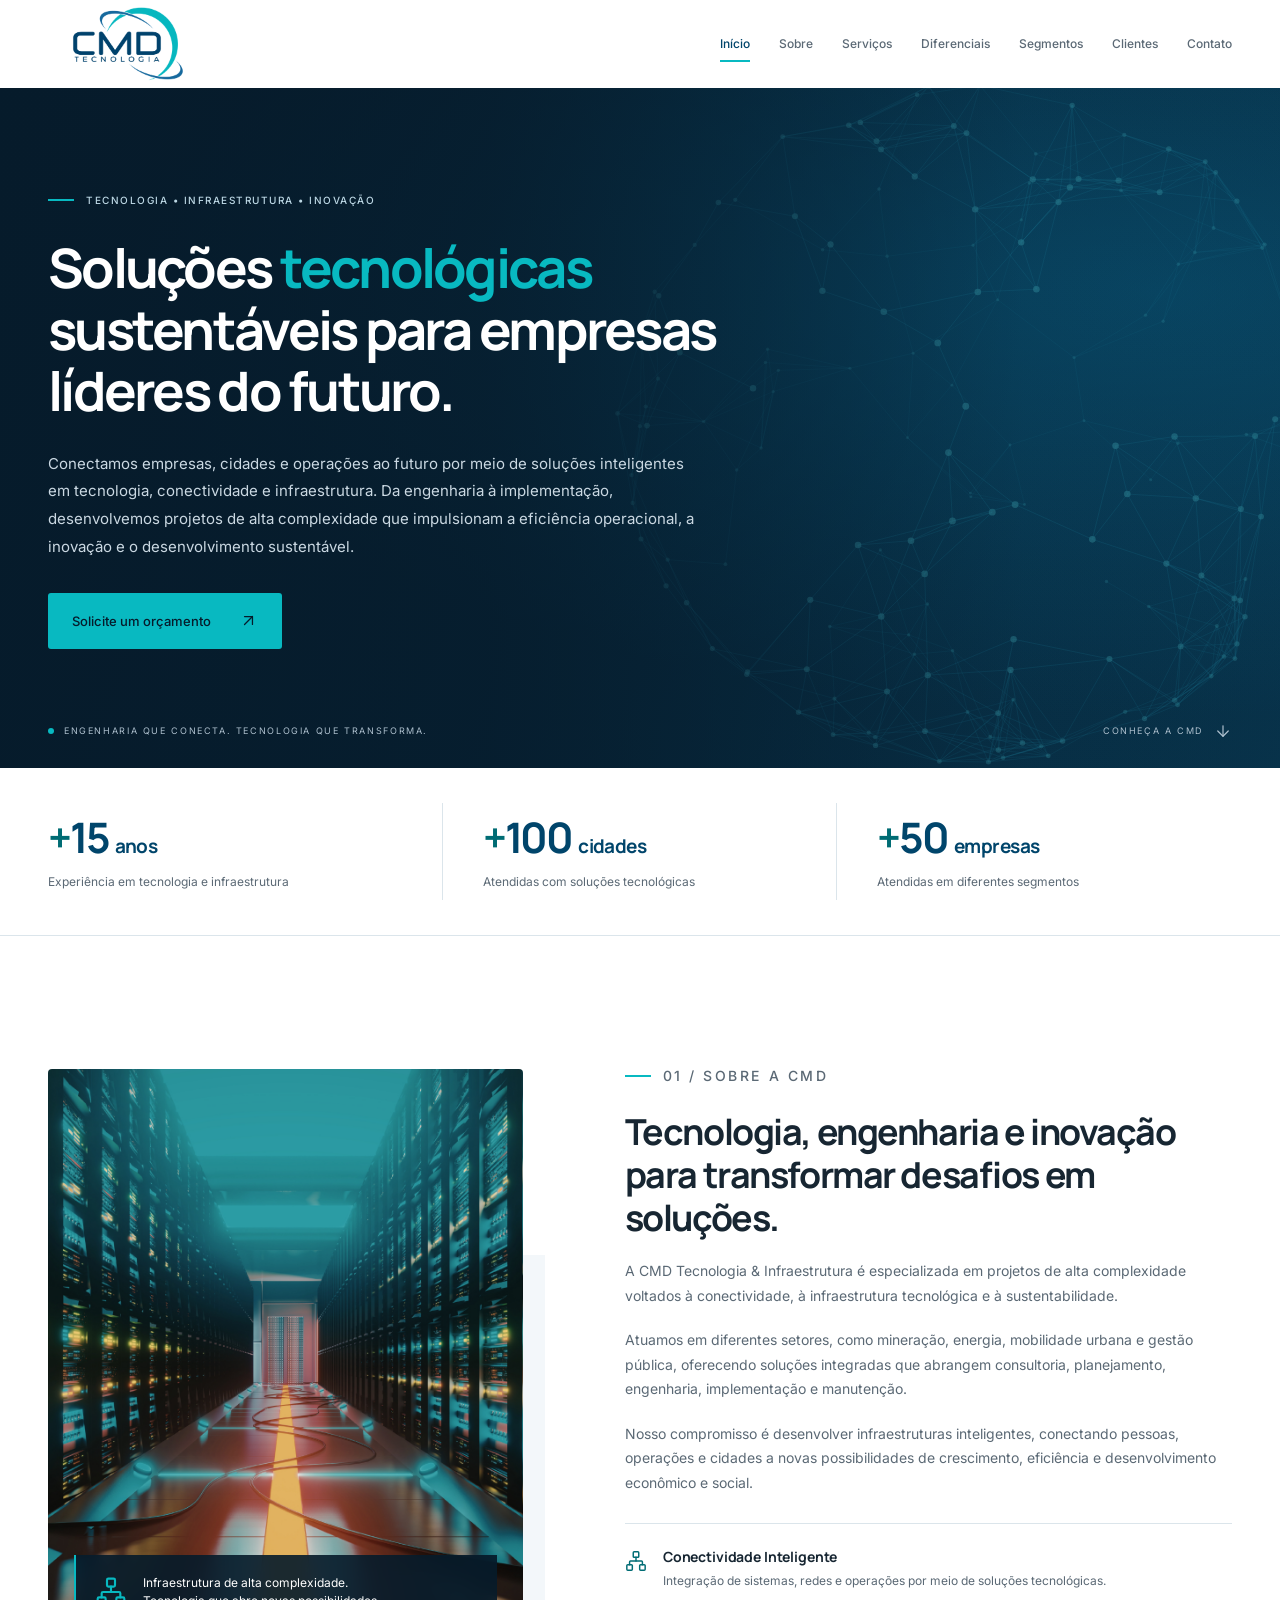
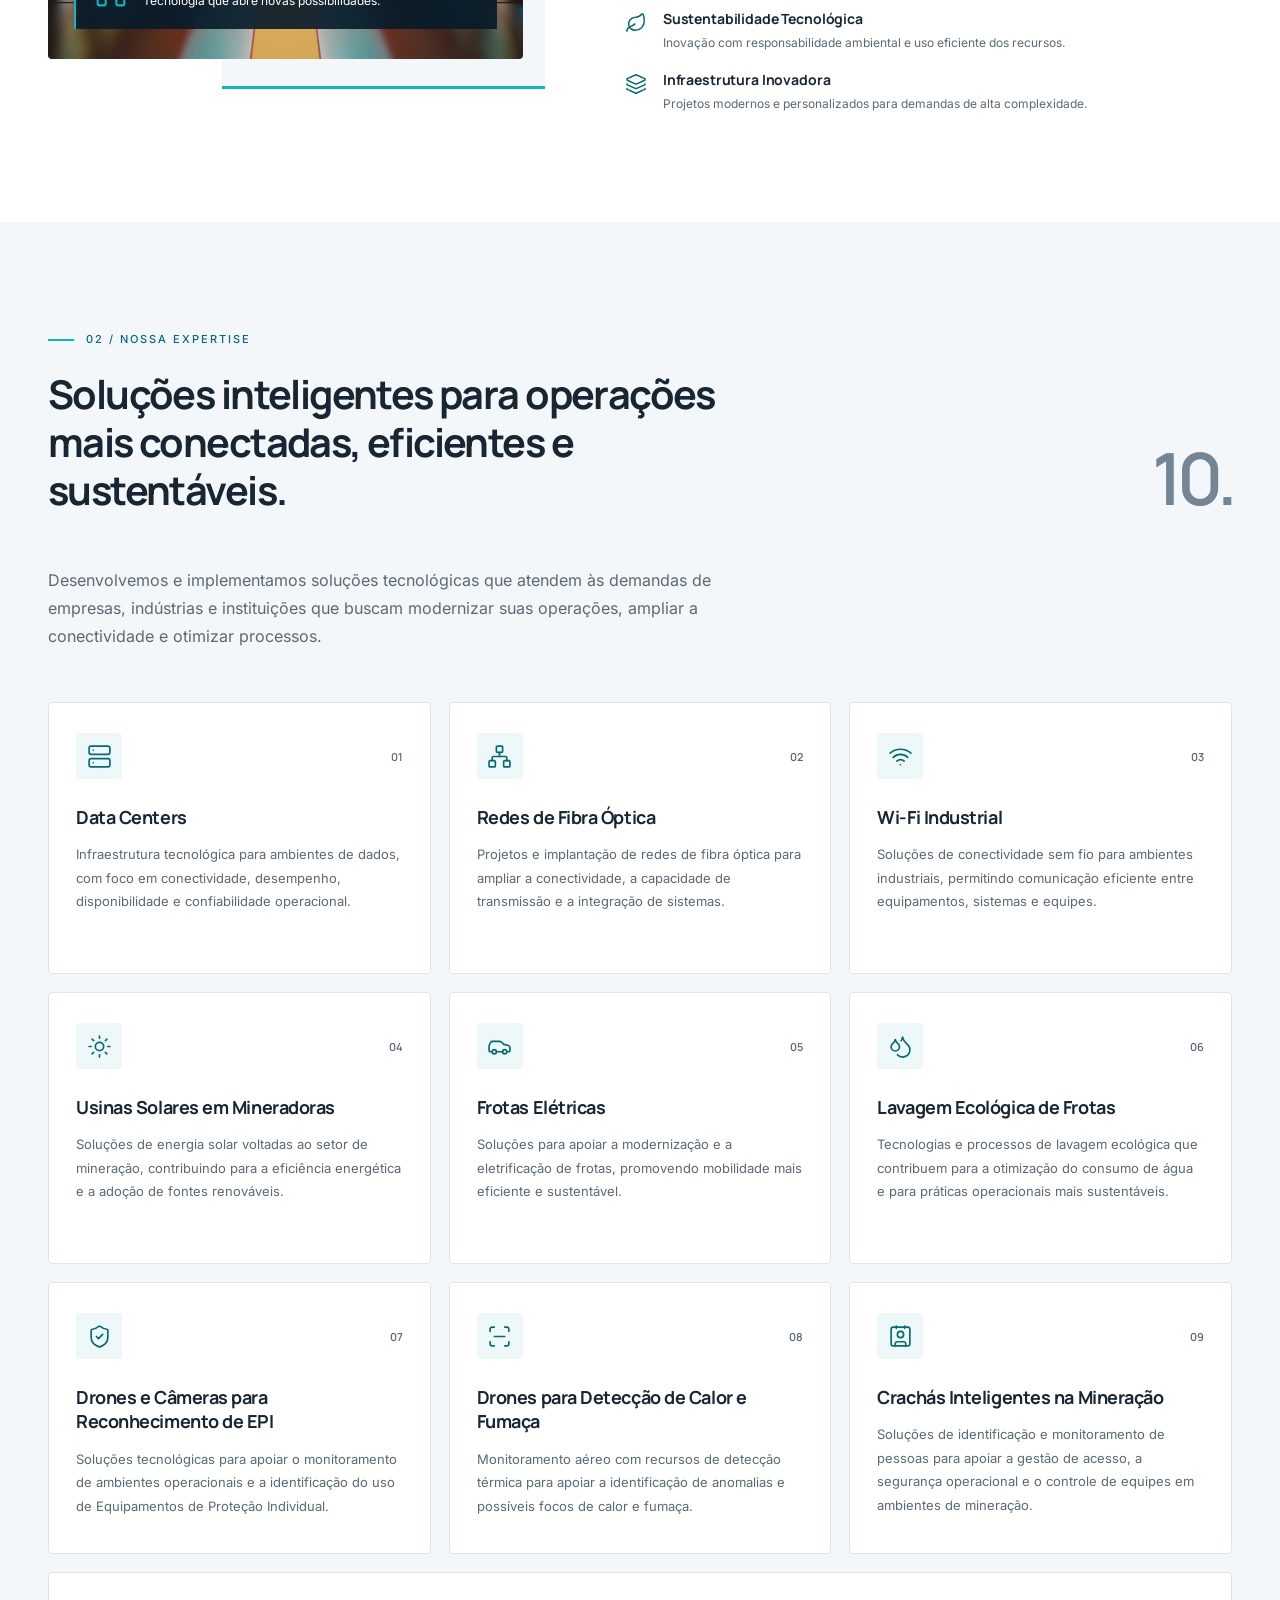
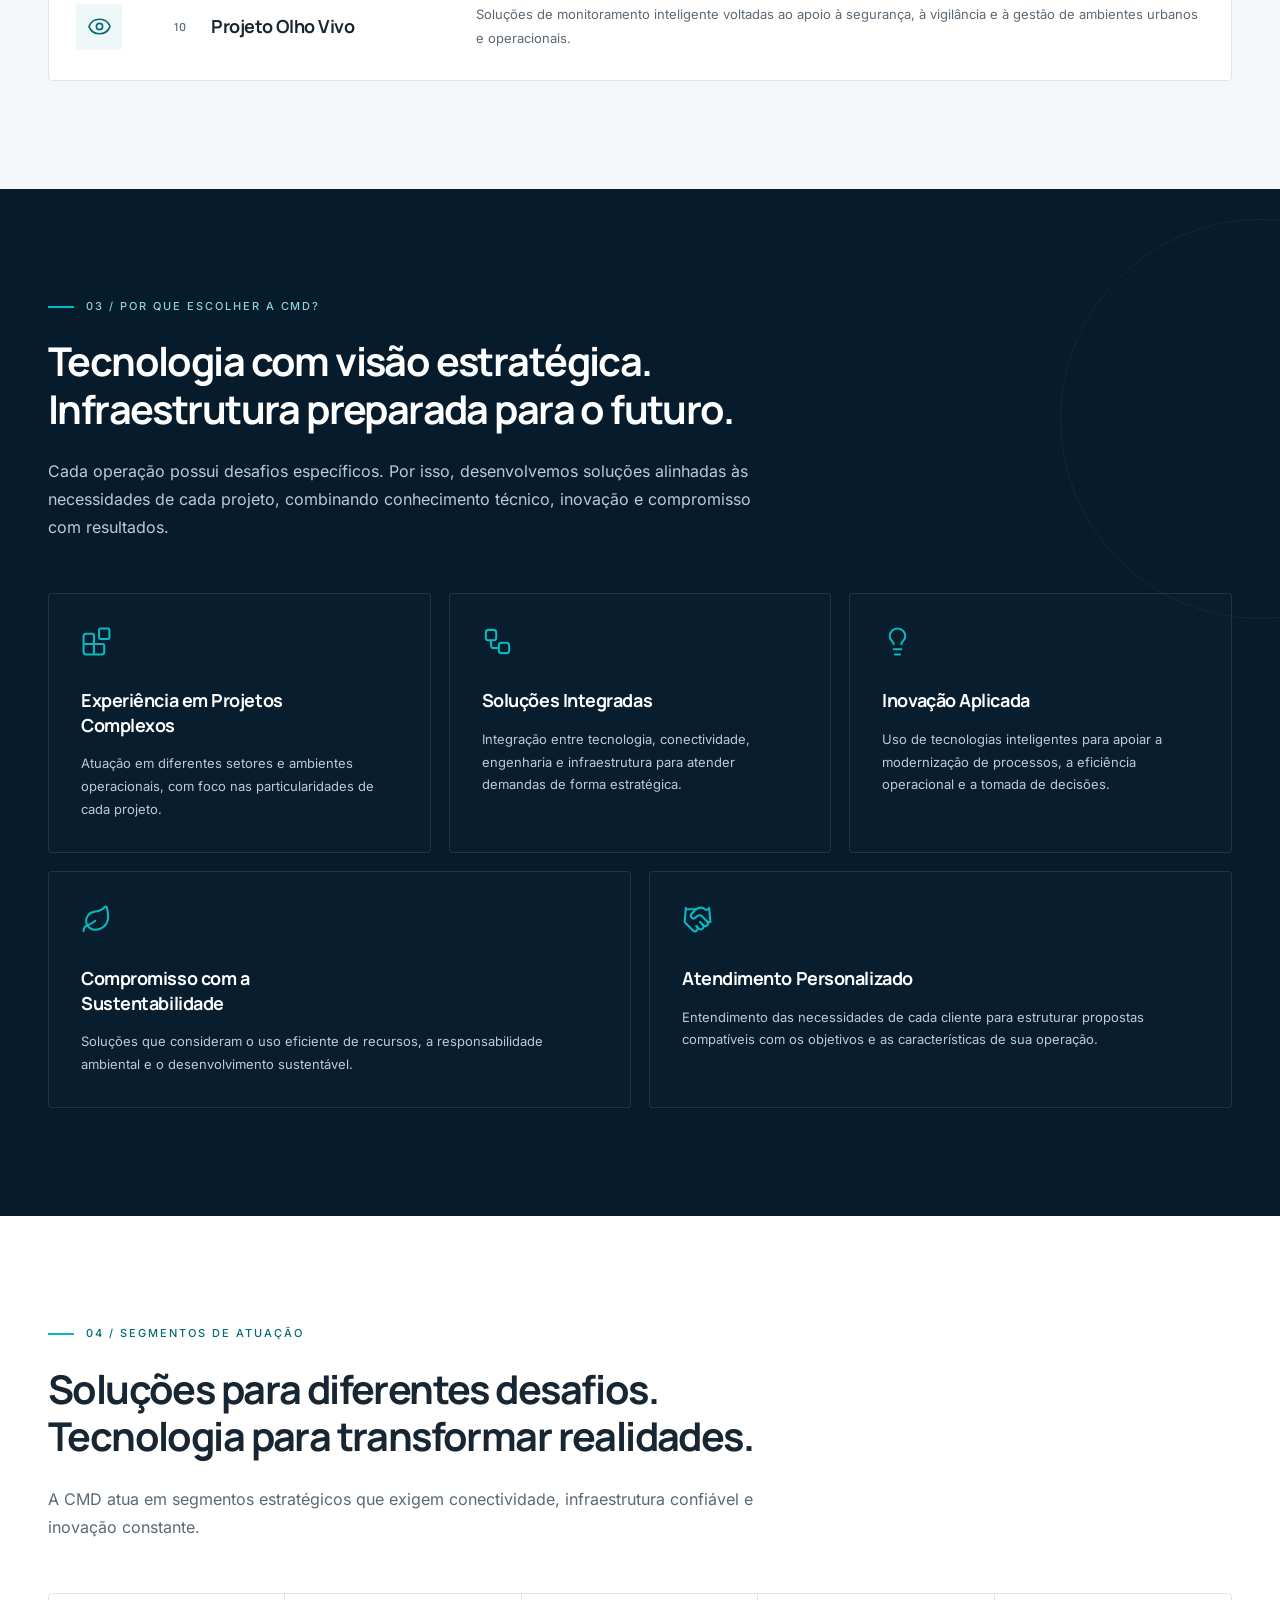
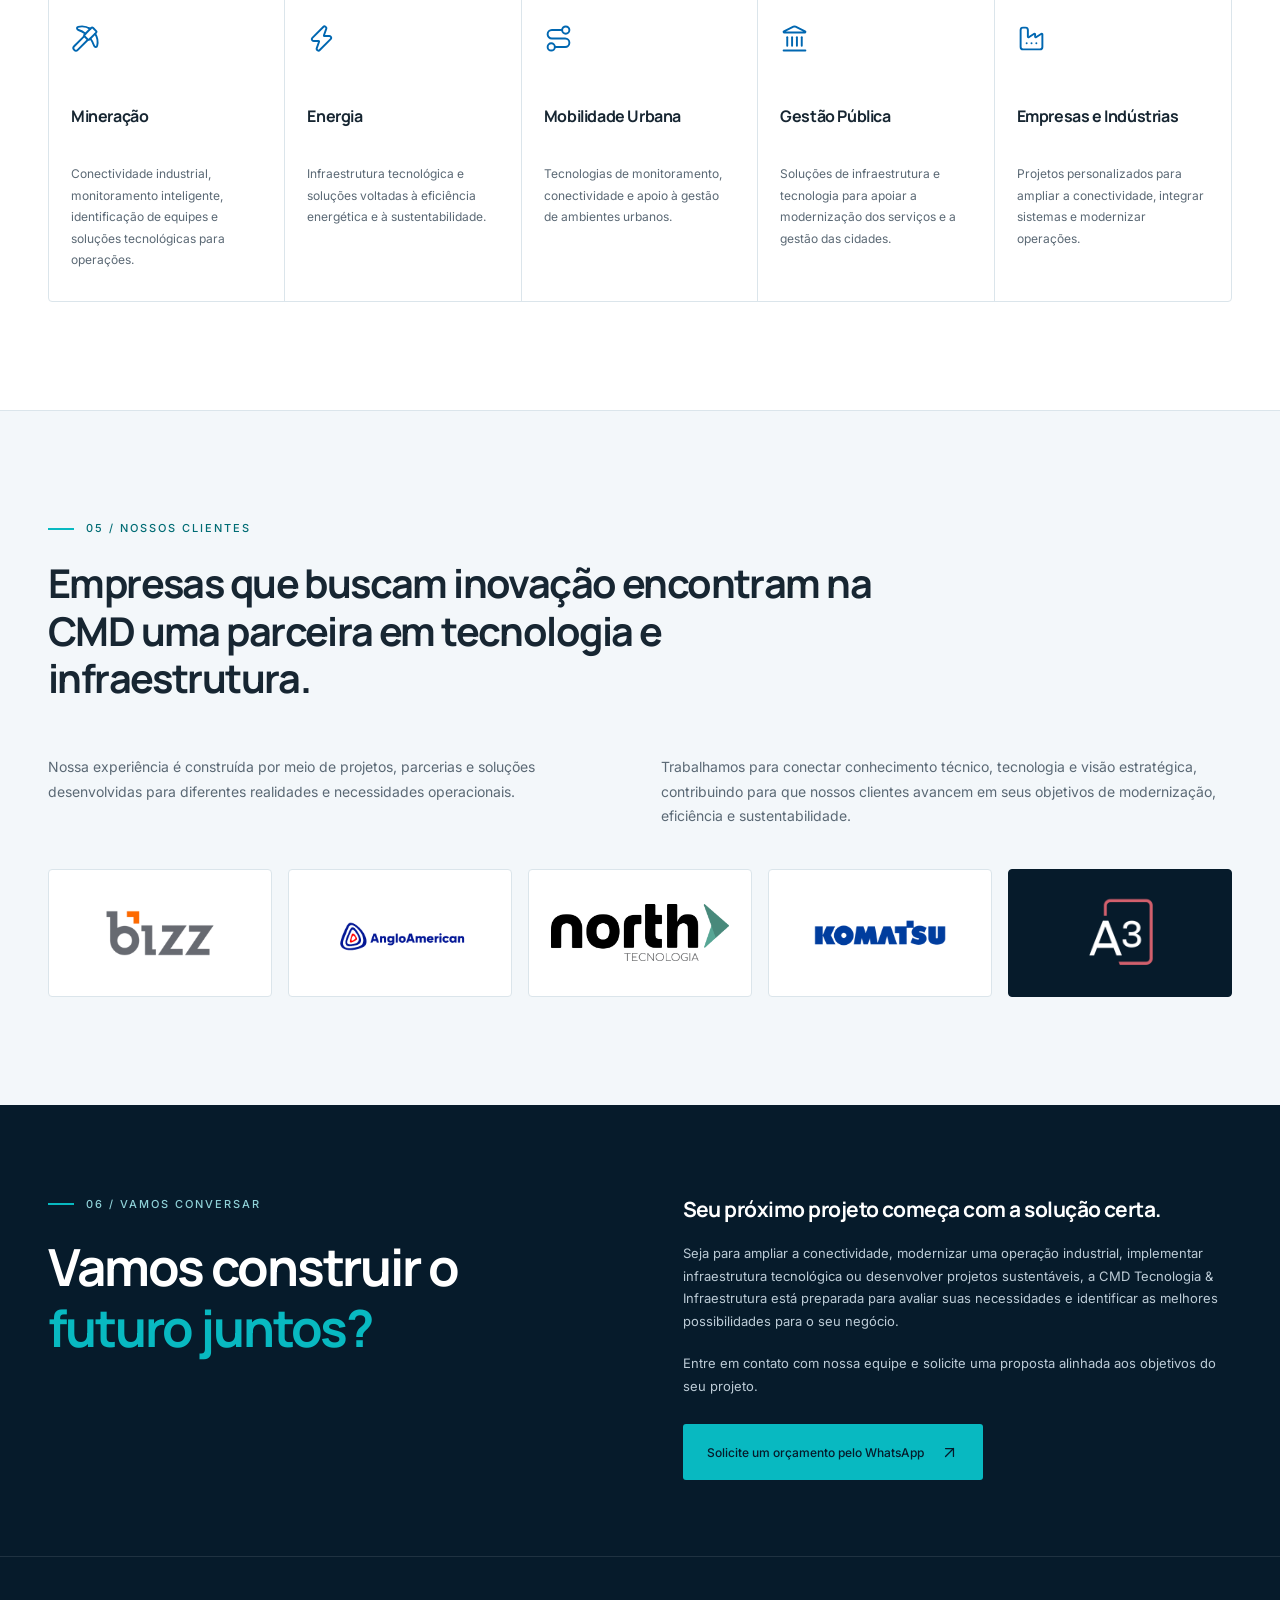
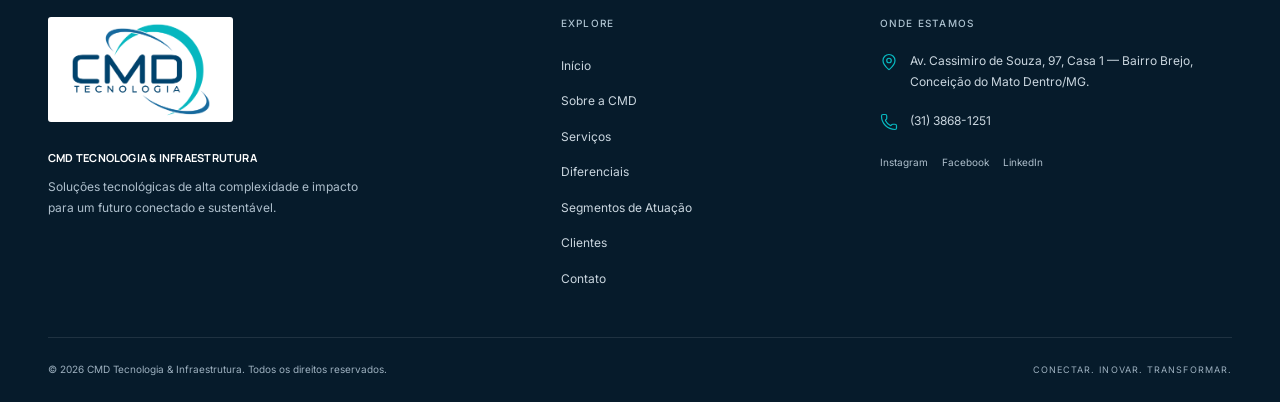
==== commit 0b277e3a: "Apply original CMD and client logos and refresh downloads" ====
--- a/index.html
+++ b/index.html
@@ -136,7 +136,7 @@
 <a class="skip-link" href="#conteudo">Pular para o conteúdo</a>
 <header class="header" id="header">
   <div class="container header-inner">
-    <a class="brand" href="#inicio" aria-label="CMD Tecnologia & Infraestrutura — início" data-brand><span class="brand-text" data-brand-fallback><strong>CMD</strong><small>TECNOLOGIA &amp; INFRAESTRUTURA</small></span></a>
+    <a class="brand has-image" href="#inicio" aria-label="CMD Tecnologia & Infraestrutura — início" data-brand><span class="brand-text" data-brand-fallback hidden><strong>CMD</strong><small>TECNOLOGIA &amp; INFRAESTRUTURA</small></span><img src="assets/logo-cmd.png" width="1920" height="650" alt="CMD Tecnologia &amp; Infraestrutura" decoding="async"></a>
     <button class="menu-toggle" type="button" aria-expanded="false" aria-controls="menu-principal" aria-label="Abrir menu"><span></span><span></span></button>
     <nav class="nav" id="menu-principal" aria-label="Navegação principal"><a href="#inicio" aria-current="location">Início</a><a href="#sobre">Sobre</a><a href="#servicos">Serviços</a><a href="#diferenciais">Diferenciais</a><a href="#segmentos">Segmentos</a><a href="#clientes">Clientes</a><a href="#contato">Contato</a></nav>
   </div>
@@ -222,16 +222,16 @@
 <article class="segment-card reveal"><svg class="icon" aria-hidden="true"><use href="#icon-factory"></use></svg><h3>Empresas e Indústrias</h3><p>Projetos personalizados para ampliar a conectividade, integrar sistemas e modernizar operações.</p></article></div>
     </div>
   </section>
-  <!-- 06. Nomes fornecidos pelo usuário; imagens oficiais entram pela configuração. -->
+  <!-- 06. Logos oficiais fornecidos em Logos.zip. -->
   <section class="section clients" id="clientes" aria-labelledby="clientes-title">
     <div class="container">
       <div class="section-intro reveal"><p class="eyebrow">05 / Nossos clientes</p><h2 id="clientes-title">Empresas que buscam inovação encontram na CMD uma parceira em tecnologia e infraestrutura.</h2></div>
       <div class="clients-copy reveal"><p>Nossa experiência é construída por meio de projetos, parcerias e soluções desenvolvidas para diferentes realidades e necessidades operacionais.</p><p>Trabalhamos para conectar conhecimento técnico, tecnologia e visão estratégica, contribuindo para que nossos clientes avancem em seus objetivos de modernização, eficiência e sustentabilidade.</p></div>
-      <div class="client-grid reveal"><figure class="client-mark"><span class="client-name" data-client-fallback="bizz">Bizz</span></figure>
-<figure class="client-mark"><span class="client-name" data-client-fallback="anglo-american">Anglo American</span></figure>
-<figure class="client-mark"><span class="client-name" data-client-fallback="north">North Tecnologia</span></figure>
-<figure class="client-mark"><span class="client-name" data-client-fallback="komatsu">Komatsu</span></figure>
-<figure class="client-mark"><span class="client-name" data-client-fallback="a3">A3</span></figure></div>
+      <div class="client-grid reveal"><figure class="client-mark" data-client="bizz"><span class="client-name" data-client-fallback="bizz" hidden>Bizz</span><img src="assets/cliente-bizz.png" width="512" height="512" alt="Bizz" loading="lazy" decoding="async"></figure>
+<figure class="client-mark" data-client="anglo-american"><span class="client-name" data-client-fallback="anglo-american" hidden>Anglo American</span><img src="assets/cliente-anglo-american.png" width="512" height="512" alt="Anglo American" loading="lazy" decoding="async"></figure>
+<figure class="client-mark" data-client="north"><span class="client-name" data-client-fallback="north" hidden>North Tecnologia</span><img src="assets/cliente-north.png" width="1203" height="391" alt="North Tecnologia" loading="lazy" decoding="async"></figure>
+<figure class="client-mark" data-client="komatsu"><span class="client-name" data-client-fallback="komatsu" hidden>Komatsu</span><img src="assets/cliente-komatsu.png" width="512" height="512" alt="Komatsu" loading="lazy" decoding="async"></figure>
+<figure class="client-mark" data-client="a3"><span class="client-name" data-client-fallback="a3" hidden>A3</span><img src="assets/cliente-a3.png" width="512" height="512" alt="A3" loading="lazy" decoding="async"></figure></div>
     </div>
   </section>
 </main>
@@ -242,7 +242,7 @@
     <div class="contact-copy reveal"><h3>Seu próximo projeto começa com a solução certa.</h3><p>Seja para ampliar a conectividade, modernizar uma operação industrial, implementar infraestrutura tecnológica ou desenvolver projetos sustentáveis, a CMD Tecnologia &amp; Infraestrutura está preparada para avaliar suas necessidades e identificar as melhores possibilidades para o seu negócio.</p><p>Entre em contato com nossa equipe e solicite uma proposta alinhada aos objetivos do seu projeto.</p><a class="cta" data-whatsapp href="https://wa.me/553138681251?text=Ol%C3%A1%21%20Conheci%20a%20CMD%20Tecnologia%20%26%20Infraestrutura%20pelo%20site%20e%20gostaria%20de%20solicitar%20um%20or%C3%A7amento%20para%20um%20projeto." target="_blank" rel="noopener noreferrer">Solicite um orçamento pelo WhatsApp <svg class="icon" aria-hidden="true"><use href="#icon-arrow-up-right"></use></svg></a></div>
   </div></div>
   <div class="container footer-info">
-    <div><a class="brand footer-brand" href="#inicio" aria-label="CMD Tecnologia & Infraestrutura — início" data-brand><span class="brand-text" data-brand-fallback><strong>CMD</strong><small>TECNOLOGIA &amp; INFRAESTRUTURA</small></span></a><div class="footer-company-name">CMD TECNOLOGIA &amp; INFRAESTRUTURA</div><p>Soluções tecnológicas de alta complexidade e impacto para um futuro conectado e sustentável.</p></div>
+    <div><a class="brand footer-brand has-image" href="#inicio" aria-label="CMD Tecnologia & Infraestrutura — início" data-brand><span class="brand-text" data-brand-fallback hidden><strong>CMD</strong><small>TECNOLOGIA &amp; INFRAESTRUTURA</small></span><img src="assets/logo-cmd.png" width="1920" height="650" alt="CMD Tecnologia &amp; Infraestrutura" decoding="async"></a><div class="footer-company-name">CMD TECNOLOGIA &amp; INFRAESTRUTURA</div><p>Soluções tecnológicas de alta complexidade e impacto para um futuro conectado e sustentável.</p></div>
     <div><h3>Explore</h3><ul class="quick-links"><li><a href="#inicio">Início</a></li><li><a href="#sobre">Sobre a CMD</a></li><li><a href="#servicos">Serviços</a></li><li><a href="#diferenciais">Diferenciais</a></li><li><a href="#segmentos">Segmentos de Atuação</a></li><li><a href="#clientes">Clientes</a></li><li><a href="#contato">Contato</a></li></ul></div>
     <div><h3>Onde estamos</h3><address class="address"><div class="address-item"><svg class="icon" aria-hidden="true"><use href="#icon-map-pin"></use></svg><span>Av. Cassimiro de Souza, 97, Casa 1 — Bairro Brejo, Conceição do Mato Dentro/MG.</span></div><a class="address-item" href="tel:+553138681251"><svg class="icon" aria-hidden="true"><use href="#icon-phone"></use></svg><span>(31) 3868-1251</span></a></address><div class="social-reserved" aria-label="Redes sociais: links oficiais ainda não informados"><span>Instagram</span><span>Facebook</span><span>LinkedIn</span></div></div>
   </div>
--- a/style.css
+++ b/style.css
@@ -22,3 +22,16 @@
 @media(prefers-reduced-motion:reduce){html{scroll-behavior:auto}*,*::before,*::after{animation:none!important;transition:none!important;scroll-behavior:auto!important}html.motion-enabled .reveal:not(.is-visible){opacity:1;transform:none}}
 
 .sr-only{position:absolute;width:1px;height:1px;padding:0;margin:-1px;overflow:hidden;clip:rect(0,0,0,0);white-space:nowrap;border:0}
+
+/* Arquivos oficiais preservados. O enquadramento desconsidera apenas as margens
+   transparentes do PNG da CMD, sem filtros, distorção ou recorte da marca. */
+.brand.has-image{position:relative;width:160px;height:76px;overflow:hidden}
+.brand.has-image img{position:absolute;width:320px;height:auto;max-width:none;left:50%;top:50%;transform:translate(-50%,-50%);object-fit:contain}
+.footer-brand.has-image{width:185px;height:105px;padding:0}
+.footer-brand.has-image img{width:400px}
+.client-mark img{object-fit:cover}
+.client-mark[data-client="north"] img{object-fit:contain}
+.client-mark[data-client="a3"]{background:var(--dark);border-color:var(--dark);padding:10px}
+.client-mark[data-client="a3"] img{width:110px;height:110px;object-fit:contain}
+@media(max-width:992px){.header .brand.has-image{height:68px}.header .brand.has-image img{width:285px}}
+@media(max-width:768px){.header .brand.has-image{width:145px;height:62px}.header .brand.has-image img{width:265px}.client-mark[data-client="a3"] img{width:92px;height:92px}}
